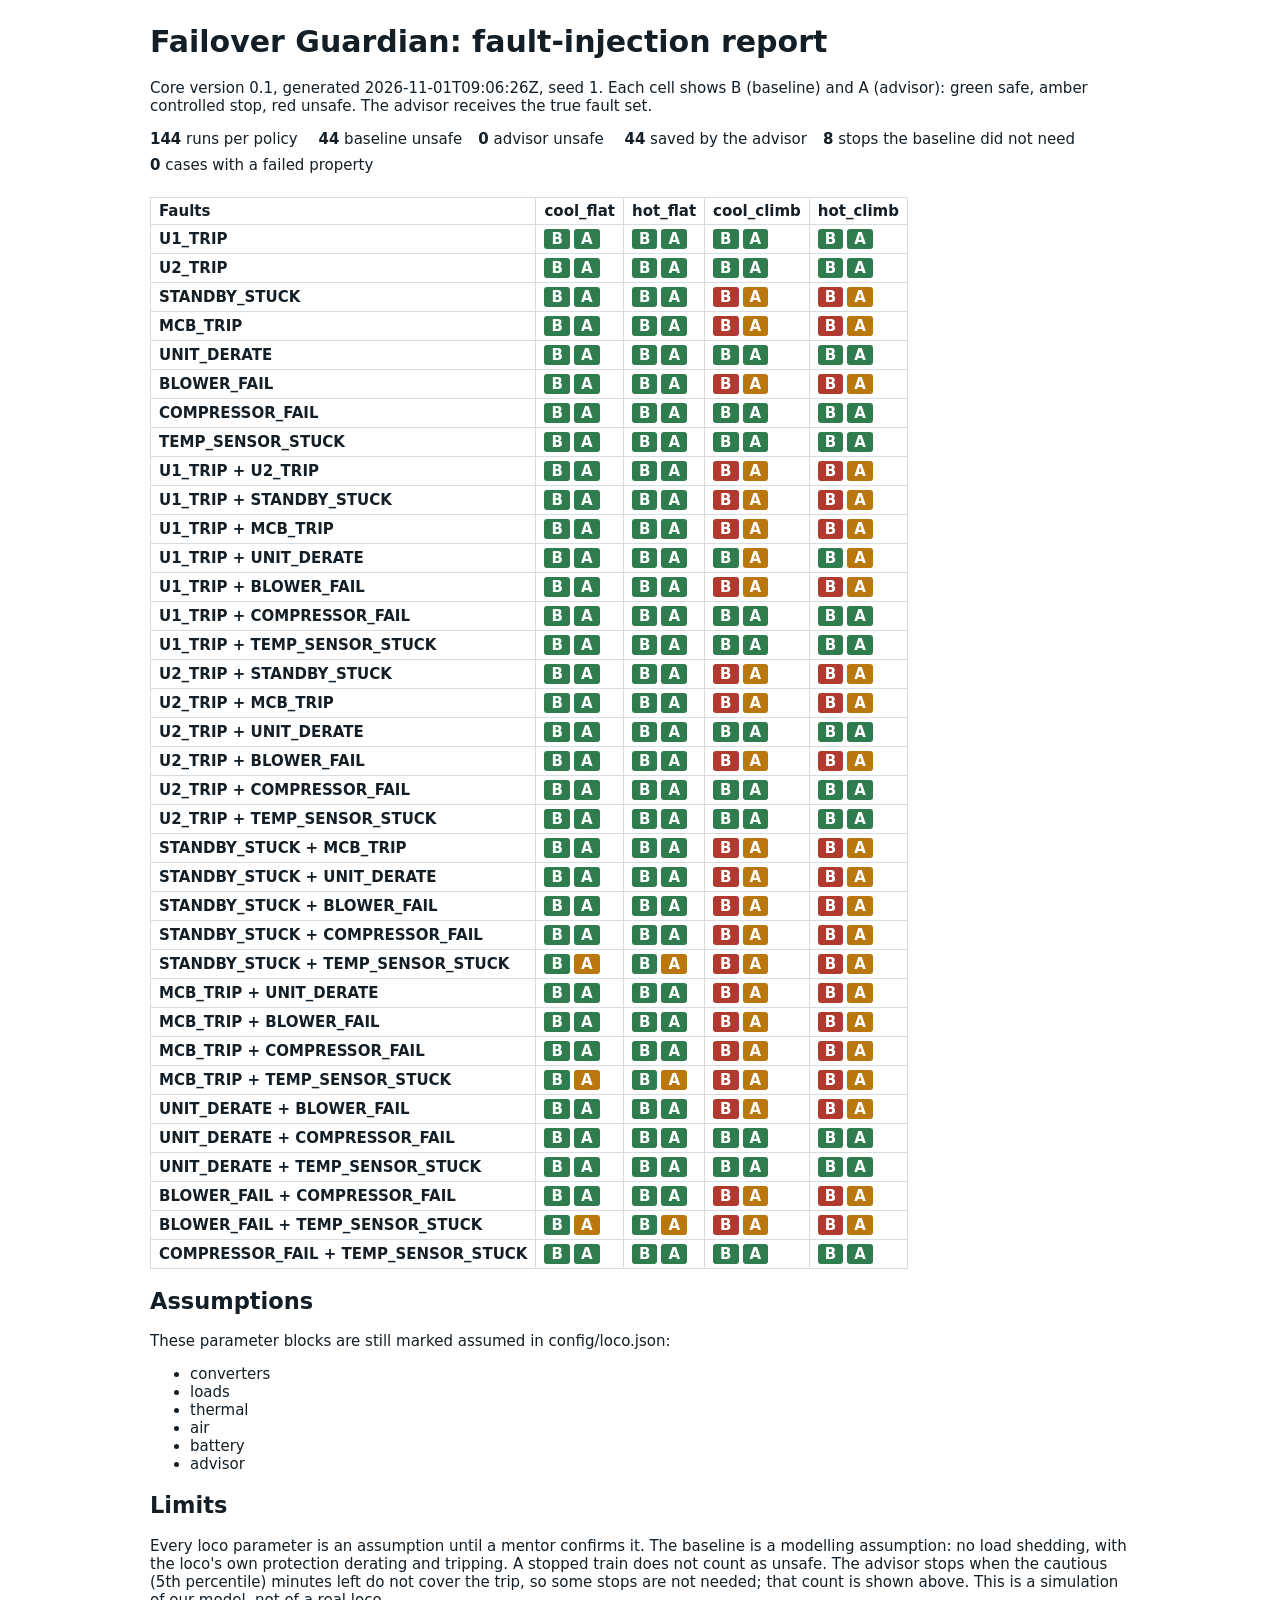
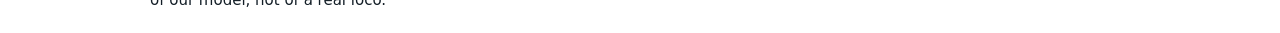
==== demo_outputs/report.html @ 0185c7ae "core: M2 fault-injection harness, coverage map data, report; retune ranges; sensor-flat check Co-Aut" ====
<!doctype html><meta charset="utf-8"><title>Failover Guardian test report</title>
<style>body{font:15px system-ui,sans-serif;max-width:980px;margin:24px auto;padding:0 16px;color:#131e27}
table{border-collapse:collapse}th,td{border:1px solid #d5dde2;padding:4px 8px;text-align:left}
.b{display:inline-block;color:#fff;font-weight:600;border-radius:3px;padding:1px 7px;margin-right:4px}
.tiles span{display:inline-block;margin:0 16px 8px 0}</style>
<h1>Failover Guardian: fault-injection report</h1>
<p>Core version 0.1, generated 2026-11-01T09:06:26Z, seed 1.
Each cell shows B (baseline) and A (advisor): green safe, amber controlled stop, red unsafe.
The advisor receives the true fault set.</p>
<p class="tiles"><span><b>144</b> runs per policy</span>
<span><b>44</b> baseline unsafe</span><span><b>0</b> advisor unsafe</span>
<span><b>44</b> saved by the advisor</span><span><b>8</b> stops the baseline did not need</span>
<span><b>0</b> cases with a failed property</span></p>
<table><tr><th>Faults</th><th>cool_flat</th><th>hot_flat</th><th>cool_climb</th><th>hot_climb</th></tr><tr><th>U1_TRIP</th><td><span class="b" style="background:#2f7d4f" title="baseline SAFE">B</span><span class="b" style="background:#2f7d4f" title="advisor SAFE (CONTINUE)">A</span></td><td><span class="b" style="background:#2f7d4f" title="baseline SAFE">B</span><span class="b" style="background:#2f7d4f" title="advisor SAFE (CONTINUE)">A</span></td><td><span class="b" style="background:#2f7d4f" title="baseline SAFE">B</span><span class="b" style="background:#2f7d4f" title="advisor SAFE (CONTINUE)">A</span></td><td><span class="b" style="background:#2f7d4f" title="baseline SAFE">B</span><span class="b" style="background:#2f7d4f" title="advisor SAFE (CONTINUE)">A</span></td></tr><tr><th>U2_TRIP</th><td><span class="b" style="background:#2f7d4f" title="baseline SAFE">B</span><span class="b" style="background:#2f7d4f" title="advisor SAFE (CONTINUE)">A</span></td><td><span class="b" style="background:#2f7d4f" title="baseline SAFE">B</span><span class="b" style="background:#2f7d4f" title="advisor SAFE (CONTINUE)">A</span></td><td><span class="b" style="background:#2f7d4f" title="baseline SAFE">B</span><span class="b" style="background:#2f7d4f" title="advisor SAFE (CONTINUE)">A</span></td><td><span class="b" style="background:#2f7d4f" title="baseline SAFE">B</span><span class="b" style="background:#2f7d4f" title="advisor SAFE (CONTINUE)">A</span></td></tr><tr><th>STANDBY_STUCK</th><td><span class="b" style="background:#2f7d4f" title="baseline SAFE">B</span><span class="b" style="background:#2f7d4f" title="advisor SAFE (CONTINUE)">A</span></td><td><span class="b" style="background:#2f7d4f" title="baseline SAFE">B</span><span class="b" style="background:#2f7d4f" title="advisor SAFE (STOP_AT_NEXT)">A</span></td><td><span class="b" style="background:#b03a2e" title="baseline UNSAFE">B</span><span class="b" style="background:#b9770e" title="advisor CONTROLLED_STOP (STOP_AT_NEXT)">A</span></td><td><span class="b" style="background:#b03a2e" title="baseline UNSAFE">B</span><span class="b" style="background:#b9770e" title="advisor CONTROLLED_STOP (STOP_AT_NEXT)">A</span></td></tr><tr><th>MCB_TRIP</th><td><span class="b" style="background:#2f7d4f" title="baseline SAFE">B</span><span class="b" style="background:#2f7d4f" title="advisor SAFE (CONTINUE)">A</span></td><td><span class="b" style="background:#2f7d4f" title="baseline SAFE">B</span><span class="b" style="background:#2f7d4f" title="advisor SAFE (STOP_AT_NEXT)">A</span></td><td><span class="b" style="background:#b03a2e" title="baseline UNSAFE">B</span><span class="b" style="background:#b9770e" title="advisor CONTROLLED_STOP (STOP_AT_NEXT)">A</span></td><td><span class="b" style="background:#b03a2e" title="baseline UNSAFE">B</span><span class="b" style="background:#b9770e" title="advisor CONTROLLED_STOP (STOP_AT_NEXT)">A</span></td></tr><tr><th>UNIT_DERATE</th><td><span class="b" style="background:#2f7d4f" title="baseline SAFE">B</span><span class="b" style="background:#2f7d4f" title="advisor SAFE (CONTINUE)">A</span></td><td><span class="b" style="background:#2f7d4f" title="baseline SAFE">B</span><span class="b" style="background:#2f7d4f" title="advisor SAFE (CONTINUE)">A</span></td><td><span class="b" style="background:#2f7d4f" title="baseline SAFE">B</span><span class="b" style="background:#2f7d4f" title="advisor SAFE (CONTINUE)">A</span></td><td><span class="b" style="background:#2f7d4f" title="baseline SAFE">B</span><span class="b" style="background:#2f7d4f" title="advisor SAFE (CONTINUE)">A</span></td></tr><tr><th>BLOWER_FAIL</th><td><span class="b" style="background:#2f7d4f" title="baseline SAFE">B</span><span class="b" style="background:#2f7d4f" title="advisor SAFE (CONTINUE)">A</span></td><td><span class="b" style="background:#2f7d4f" title="baseline SAFE">B</span><span class="b" style="background:#2f7d4f" title="advisor SAFE (STOP_AT_NEXT)">A</span></td><td><span class="b" style="background:#b03a2e" title="baseline UNSAFE">B</span><span class="b" style="background:#b9770e" title="advisor CONTROLLED_STOP (STOP_AT_NEXT)">A</span></td><td><span class="b" style="background:#b03a2e" title="baseline UNSAFE">B</span><span class="b" style="background:#b9770e" title="advisor CONTROLLED_STOP (STOP_AT_NEXT)">A</span></td></tr><tr><th>COMPRESSOR_FAIL</th><td><span class="b" style="background:#2f7d4f" title="baseline SAFE">B</span><span class="b" style="background:#2f7d4f" title="advisor SAFE (STOP_AT_NEXT)">A</span></td><td><span class="b" style="background:#2f7d4f" title="baseline SAFE">B</span><span class="b" style="background:#2f7d4f" title="advisor SAFE (STOP_AT_NEXT)">A</span></td><td><span class="b" style="background:#2f7d4f" title="baseline SAFE">B</span><span class="b" style="background:#2f7d4f" title="advisor SAFE (STOP_AT_NEXT)">A</span></td><td><span class="b" style="background:#2f7d4f" title="baseline SAFE">B</span><span class="b" style="background:#2f7d4f" title="advisor SAFE (STOP_AT_NEXT)">A</span></td></tr><tr><th>TEMP_SENSOR_STUCK</th><td><span class="b" style="background:#2f7d4f" title="baseline SAFE">B</span><span class="b" style="background:#2f7d4f" title="advisor SAFE (CONTINUE)">A</span></td><td><span class="b" style="background:#2f7d4f" title="baseline SAFE">B</span><span class="b" style="background:#2f7d4f" title="advisor SAFE (CONTINUE)">A</span></td><td><span class="b" style="background:#2f7d4f" title="baseline SAFE">B</span><span class="b" style="background:#2f7d4f" title="advisor SAFE (CONTINUE)">A</span></td><td><span class="b" style="background:#2f7d4f" title="baseline SAFE">B</span><span class="b" style="background:#2f7d4f" title="advisor SAFE (CONTINUE)">A</span></td></tr><tr><th>U1_TRIP + U2_TRIP</th><td><span class="b" style="background:#2f7d4f" title="baseline SAFE">B</span><span class="b" style="background:#2f7d4f" title="advisor SAFE (STOP_AT_NEXT)">A</span></td><td><span class="b" style="background:#2f7d4f" title="baseline SAFE">B</span><span class="b" style="background:#2f7d4f" title="advisor SAFE (STOP_AT_NEXT)">A</span></td><td><span class="b" style="background:#b03a2e" title="baseline UNSAFE">B</span><span class="b" style="background:#b9770e" title="advisor CONTROLLED_STOP (STOP_AT_NEXT)">A</span></td><td><span class="b" style="background:#b03a2e" title="baseline UNSAFE">B</span><span class="b" style="background:#b9770e" title="advisor CONTROLLED_STOP (STOP_AT_NEXT)">A</span></td></tr><tr><th>U1_TRIP + STANDBY_STUCK</th><td><span class="b" style="background:#2f7d4f" title="baseline SAFE">B</span><span class="b" style="background:#2f7d4f" title="advisor SAFE (CONTINUE)">A</span></td><td><span class="b" style="background:#2f7d4f" title="baseline SAFE">B</span><span class="b" style="background:#2f7d4f" title="advisor SAFE (STOP_AT_NEXT)">A</span></td><td><span class="b" style="background:#b03a2e" title="baseline UNSAFE">B</span><span class="b" style="background:#b9770e" title="advisor CONTROLLED_STOP (STOP_AT_NEXT)">A</span></td><td><span class="b" style="background:#b03a2e" title="baseline UNSAFE">B</span><span class="b" style="background:#b9770e" title="advisor CONTROLLED_STOP (STOP_AT_NEXT)">A</span></td></tr><tr><th>U1_TRIP + MCB_TRIP</th><td><span class="b" style="background:#2f7d4f" title="baseline SAFE">B</span><span class="b" style="background:#2f7d4f" title="advisor SAFE (CONTINUE)">A</span></td><td><span class="b" style="background:#2f7d4f" title="baseline SAFE">B</span><span class="b" style="background:#2f7d4f" title="advisor SAFE (STOP_AT_NEXT)">A</span></td><td><span class="b" style="background:#b03a2e" title="baseline UNSAFE">B</span><span class="b" style="background:#b9770e" title="advisor CONTROLLED_STOP (STOP_AT_NEXT)">A</span></td><td><span class="b" style="background:#b03a2e" title="baseline UNSAFE">B</span><span class="b" style="background:#b9770e" title="advisor CONTROLLED_STOP (STOP_AT_NEXT)">A</span></td></tr><tr><th>U1_TRIP + UNIT_DERATE</th><td><span class="b" style="background:#2f7d4f" title="baseline SAFE">B</span><span class="b" style="background:#2f7d4f" title="advisor SAFE (CONTINUE)">A</span></td><td><span class="b" style="background:#2f7d4f" title="baseline SAFE">B</span><span class="b" style="background:#2f7d4f" title="advisor SAFE (STOP_AT_NEXT)">A</span></td><td><span class="b" style="background:#2f7d4f" title="baseline SAFE">B</span><span class="b" style="background:#b9770e" title="advisor CONTROLLED_STOP (STOP_AT_NEXT)">A</span></td><td><span class="b" style="background:#2f7d4f" title="baseline SAFE">B</span><span class="b" style="background:#b9770e" title="advisor CONTROLLED_STOP (STOP_AT_NEXT)">A</span></td></tr><tr><th>U1_TRIP + BLOWER_FAIL</th><td><span class="b" style="background:#2f7d4f" title="baseline SAFE">B</span><span class="b" style="background:#2f7d4f" title="advisor SAFE (CONTINUE)">A</span></td><td><span class="b" style="background:#2f7d4f" title="baseline SAFE">B</span><span class="b" style="background:#2f7d4f" title="advisor SAFE (STOP_AT_NEXT)">A</span></td><td><span class="b" style="background:#b03a2e" title="baseline UNSAFE">B</span><span class="b" style="background:#b9770e" title="advisor CONTROLLED_STOP (STOP_AT_NEXT)">A</span></td><td><span class="b" style="background:#b03a2e" title="baseline UNSAFE">B</span><span class="b" style="background:#b9770e" title="advisor CONTROLLED_STOP (STOP_AT_NEXT)">A</span></td></tr><tr><th>U1_TRIP + COMPRESSOR_FAIL</th><td><span class="b" style="background:#2f7d4f" title="baseline SAFE">B</span><span class="b" style="background:#2f7d4f" title="advisor SAFE (STOP_AT_NEXT)">A</span></td><td><span class="b" style="background:#2f7d4f" title="baseline SAFE">B</span><span class="b" style="background:#2f7d4f" title="advisor SAFE (STOP_AT_NEXT)">A</span></td><td><span class="b" style="background:#2f7d4f" title="baseline SAFE">B</span><span class="b" style="background:#2f7d4f" title="advisor SAFE (STOP_AT_NEXT)">A</span></td><td><span class="b" style="background:#2f7d4f" title="baseline SAFE">B</span><span class="b" style="background:#2f7d4f" title="advisor SAFE (STOP_AT_NEXT)">A</span></td></tr><tr><th>U1_TRIP + TEMP_SENSOR_STUCK</th><td><span class="b" style="background:#2f7d4f" title="baseline SAFE">B</span><span class="b" style="background:#2f7d4f" title="advisor SAFE (CONTINUE)">A</span></td><td><span class="b" style="background:#2f7d4f" title="baseline SAFE">B</span><span class="b" style="background:#2f7d4f" title="advisor SAFE (CONTINUE)">A</span></td><td><span class="b" style="background:#2f7d4f" title="baseline SAFE">B</span><span class="b" style="background:#2f7d4f" title="advisor SAFE (CONTINUE)">A</span></td><td><span class="b" style="background:#2f7d4f" title="baseline SAFE">B</span><span class="b" style="background:#2f7d4f" title="advisor SAFE (CONTINUE)">A</span></td></tr><tr><th>U2_TRIP + STANDBY_STUCK</th><td><span class="b" style="background:#2f7d4f" title="baseline SAFE">B</span><span class="b" style="background:#2f7d4f" title="advisor SAFE (STOP_AT_NEXT)">A</span></td><td><span class="b" style="background:#2f7d4f" title="baseline SAFE">B</span><span class="b" style="background:#2f7d4f" title="advisor SAFE (STOP_AT_NEXT)">A</span></td><td><span class="b" style="background:#b03a2e" title="baseline UNSAFE">B</span><span class="b" style="background:#b9770e" title="advisor CONTROLLED_STOP (STOP_AT_NEXT)">A</span></td><td><span class="b" style="background:#b03a2e" title="baseline UNSAFE">B</span><span class="b" style="background:#b9770e" title="advisor CONTROLLED_STOP (STOP_AT_NEXT)">A</span></td></tr><tr><th>U2_TRIP + MCB_TRIP</th><td><span class="b" style="background:#2f7d4f" title="baseline SAFE">B</span><span class="b" style="background:#2f7d4f" title="advisor SAFE (STOP_AT_NEXT)">A</span></td><td><span class="b" style="background:#2f7d4f" title="baseline SAFE">B</span><span class="b" style="background:#2f7d4f" title="advisor SAFE (STOP_AT_NEXT)">A</span></td><td><span class="b" style="background:#b03a2e" title="baseline UNSAFE">B</span><span class="b" style="background:#b9770e" title="advisor CONTROLLED_STOP (STOP_AT_NEXT)">A</span></td><td><span class="b" style="background:#b03a2e" title="baseline UNSAFE">B</span><span class="b" style="background:#b9770e" title="advisor CONTROLLED_STOP (STOP_AT_NEXT)">A</span></td></tr><tr><th>U2_TRIP + UNIT_DERATE</th><td><span class="b" style="background:#2f7d4f" title="baseline SAFE">B</span><span class="b" style="background:#2f7d4f" title="advisor SAFE (CONTINUE)">A</span></td><td><span class="b" style="background:#2f7d4f" title="baseline SAFE">B</span><span class="b" style="background:#2f7d4f" title="advisor SAFE (CONTINUE)">A</span></td><td><span class="b" style="background:#2f7d4f" title="baseline SAFE">B</span><span class="b" style="background:#2f7d4f" title="advisor SAFE (CONTINUE)">A</span></td><td><span class="b" style="background:#2f7d4f" title="baseline SAFE">B</span><span class="b" style="background:#2f7d4f" title="advisor SAFE (CONTINUE)">A</span></td></tr><tr><th>U2_TRIP + BLOWER_FAIL</th><td><span class="b" style="background:#2f7d4f" title="baseline SAFE">B</span><span class="b" style="background:#2f7d4f" title="advisor SAFE (CONTINUE)">A</span></td><td><span class="b" style="background:#2f7d4f" title="baseline SAFE">B</span><span class="b" style="background:#2f7d4f" title="advisor SAFE (STOP_AT_NEXT)">A</span></td><td><span class="b" style="background:#b03a2e" title="baseline UNSAFE">B</span><span class="b" style="background:#b9770e" title="advisor CONTROLLED_STOP (STOP_AT_NEXT)">A</span></td><td><span class="b" style="background:#b03a2e" title="baseline UNSAFE">B</span><span class="b" style="background:#b9770e" title="advisor CONTROLLED_STOP (STOP_AT_NEXT)">A</span></td></tr><tr><th>U2_TRIP + COMPRESSOR_FAIL</th><td><span class="b" style="background:#2f7d4f" title="baseline SAFE">B</span><span class="b" style="background:#2f7d4f" title="advisor SAFE (STOP_AT_NEXT)">A</span></td><td><span class="b" style="background:#2f7d4f" title="baseline SAFE">B</span><span class="b" style="background:#2f7d4f" title="advisor SAFE (STOP_AT_NEXT)">A</span></td><td><span class="b" style="background:#2f7d4f" title="baseline SAFE">B</span><span class="b" style="background:#2f7d4f" title="advisor SAFE (STOP_AT_NEXT)">A</span></td><td><span class="b" style="background:#2f7d4f" title="baseline SAFE">B</span><span class="b" style="background:#2f7d4f" title="advisor SAFE (STOP_AT_NEXT)">A</span></td></tr><tr><th>U2_TRIP + TEMP_SENSOR_STUCK</th><td><span class="b" style="background:#2f7d4f" title="baseline SAFE">B</span><span class="b" style="background:#2f7d4f" title="advisor SAFE (CONTINUE)">A</span></td><td><span class="b" style="background:#2f7d4f" title="baseline SAFE">B</span><span class="b" style="background:#2f7d4f" title="advisor SAFE (CONTINUE)">A</span></td><td><span class="b" style="background:#2f7d4f" title="baseline SAFE">B</span><span class="b" style="background:#2f7d4f" title="advisor SAFE (CONTINUE)">A</span></td><td><span class="b" style="background:#2f7d4f" title="baseline SAFE">B</span><span class="b" style="background:#2f7d4f" title="advisor SAFE (CONTINUE)">A</span></td></tr><tr><th>STANDBY_STUCK + MCB_TRIP</th><td><span class="b" style="background:#2f7d4f" title="baseline SAFE">B</span><span class="b" style="background:#2f7d4f" title="advisor SAFE (CONTINUE)">A</span></td><td><span class="b" style="background:#2f7d4f" title="baseline SAFE">B</span><span class="b" style="background:#2f7d4f" title="advisor SAFE (STOP_AT_NEXT)">A</span></td><td><span class="b" style="background:#b03a2e" title="baseline UNSAFE">B</span><span class="b" style="background:#b9770e" title="advisor CONTROLLED_STOP (STOP_AT_NEXT)">A</span></td><td><span class="b" style="background:#b03a2e" title="baseline UNSAFE">B</span><span class="b" style="background:#b9770e" title="advisor CONTROLLED_STOP (STOP_AT_NEXT)">A</span></td></tr><tr><th>STANDBY_STUCK + UNIT_DERATE</th><td><span class="b" style="background:#2f7d4f" title="baseline SAFE">B</span><span class="b" style="background:#2f7d4f" title="advisor SAFE (CONTINUE)">A</span></td><td><span class="b" style="background:#2f7d4f" title="baseline SAFE">B</span><span class="b" style="background:#2f7d4f" title="advisor SAFE (STOP_AT_NEXT)">A</span></td><td><span class="b" style="background:#b03a2e" title="baseline UNSAFE">B</span><span class="b" style="background:#b9770e" title="advisor CONTROLLED_STOP (STOP_AT_NEXT)">A</span></td><td><span class="b" style="background:#b03a2e" title="baseline UNSAFE">B</span><span class="b" style="background:#b9770e" title="advisor CONTROLLED_STOP (STOP_AT_NEXT)">A</span></td></tr><tr><th>STANDBY_STUCK + BLOWER_FAIL</th><td><span class="b" style="background:#2f7d4f" title="baseline SAFE">B</span><span class="b" style="background:#2f7d4f" title="advisor SAFE (CONTINUE)">A</span></td><td><span class="b" style="background:#2f7d4f" title="baseline SAFE">B</span><span class="b" style="background:#2f7d4f" title="advisor SAFE (STOP_AT_NEXT)">A</span></td><td><span class="b" style="background:#b03a2e" title="baseline UNSAFE">B</span><span class="b" style="background:#b9770e" title="advisor CONTROLLED_STOP (STOP_AT_NEXT)">A</span></td><td><span class="b" style="background:#b03a2e" title="baseline UNSAFE">B</span><span class="b" style="background:#b9770e" title="advisor CONTROLLED_STOP (STOP_AT_NEXT)">A</span></td></tr><tr><th>STANDBY_STUCK + COMPRESSOR_FAIL</th><td><span class="b" style="background:#2f7d4f" title="baseline SAFE">B</span><span class="b" style="background:#2f7d4f" title="advisor SAFE (STOP_AT_NEXT)">A</span></td><td><span class="b" style="background:#2f7d4f" title="baseline SAFE">B</span><span class="b" style="background:#2f7d4f" title="advisor SAFE (STOP_AT_NEXT)">A</span></td><td><span class="b" style="background:#b03a2e" title="baseline UNSAFE">B</span><span class="b" style="background:#b9770e" title="advisor CONTROLLED_STOP (STOP_AT_NEXT)">A</span></td><td><span class="b" style="background:#b03a2e" title="baseline UNSAFE">B</span><span class="b" style="background:#b9770e" title="advisor CONTROLLED_STOP (STOP_AT_NEXT)">A</span></td></tr><tr><th>STANDBY_STUCK + TEMP_SENSOR_STUCK</th><td><span class="b" style="background:#2f7d4f" title="baseline SAFE">B</span><span class="b" style="background:#b9770e" title="advisor CONTROLLED_STOP (STOP_NOW)">A</span></td><td><span class="b" style="background:#2f7d4f" title="baseline SAFE">B</span><span class="b" style="background:#b9770e" title="advisor CONTROLLED_STOP (STOP_NOW)">A</span></td><td><span class="b" style="background:#b03a2e" title="baseline UNSAFE">B</span><span class="b" style="background:#b9770e" title="advisor CONTROLLED_STOP (STOP_NOW)">A</span></td><td><span class="b" style="background:#b03a2e" title="baseline UNSAFE">B</span><span class="b" style="background:#b9770e" title="advisor CONTROLLED_STOP (STOP_NOW)">A</span></td></tr><tr><th>MCB_TRIP + UNIT_DERATE</th><td><span class="b" style="background:#2f7d4f" title="baseline SAFE">B</span><span class="b" style="background:#2f7d4f" title="advisor SAFE (CONTINUE)">A</span></td><td><span class="b" style="background:#2f7d4f" title="baseline SAFE">B</span><span class="b" style="background:#2f7d4f" title="advisor SAFE (STOP_AT_NEXT)">A</span></td><td><span class="b" style="background:#b03a2e" title="baseline UNSAFE">B</span><span class="b" style="background:#b9770e" title="advisor CONTROLLED_STOP (STOP_AT_NEXT)">A</span></td><td><span class="b" style="background:#b03a2e" title="baseline UNSAFE">B</span><span class="b" style="background:#b9770e" title="advisor CONTROLLED_STOP (STOP_AT_NEXT)">A</span></td></tr><tr><th>MCB_TRIP + BLOWER_FAIL</th><td><span class="b" style="background:#2f7d4f" title="baseline SAFE">B</span><span class="b" style="background:#2f7d4f" title="advisor SAFE (CONTINUE)">A</span></td><td><span class="b" style="background:#2f7d4f" title="baseline SAFE">B</span><span class="b" style="background:#2f7d4f" title="advisor SAFE (STOP_AT_NEXT)">A</span></td><td><span class="b" style="background:#b03a2e" title="baseline UNSAFE">B</span><span class="b" style="background:#b9770e" title="advisor CONTROLLED_STOP (STOP_AT_NEXT)">A</span></td><td><span class="b" style="background:#b03a2e" title="baseline UNSAFE">B</span><span class="b" style="background:#b9770e" title="advisor CONTROLLED_STOP (STOP_AT_NEXT)">A</span></td></tr><tr><th>MCB_TRIP + COMPRESSOR_FAIL</th><td><span class="b" style="background:#2f7d4f" title="baseline SAFE">B</span><span class="b" style="background:#2f7d4f" title="advisor SAFE (STOP_AT_NEXT)">A</span></td><td><span class="b" style="background:#2f7d4f" title="baseline SAFE">B</span><span class="b" style="background:#2f7d4f" title="advisor SAFE (STOP_AT_NEXT)">A</span></td><td><span class="b" style="background:#b03a2e" title="baseline UNSAFE">B</span><span class="b" style="background:#b9770e" title="advisor CONTROLLED_STOP (STOP_AT_NEXT)">A</span></td><td><span class="b" style="background:#b03a2e" title="baseline UNSAFE">B</span><span class="b" style="background:#b9770e" title="advisor CONTROLLED_STOP (STOP_AT_NEXT)">A</span></td></tr><tr><th>MCB_TRIP + TEMP_SENSOR_STUCK</th><td><span class="b" style="background:#2f7d4f" title="baseline SAFE">B</span><span class="b" style="background:#b9770e" title="advisor CONTROLLED_STOP (STOP_NOW)">A</span></td><td><span class="b" style="background:#2f7d4f" title="baseline SAFE">B</span><span class="b" style="background:#b9770e" title="advisor CONTROLLED_STOP (STOP_NOW)">A</span></td><td><span class="b" style="background:#b03a2e" title="baseline UNSAFE">B</span><span class="b" style="background:#b9770e" title="advisor CONTROLLED_STOP (STOP_NOW)">A</span></td><td><span class="b" style="background:#b03a2e" title="baseline UNSAFE">B</span><span class="b" style="background:#b9770e" title="advisor CONTROLLED_STOP (STOP_NOW)">A</span></td></tr><tr><th>UNIT_DERATE + BLOWER_FAIL</th><td><span class="b" style="background:#2f7d4f" title="baseline SAFE">B</span><span class="b" style="background:#2f7d4f" title="advisor SAFE (CONTINUE)">A</span></td><td><span class="b" style="background:#2f7d4f" title="baseline SAFE">B</span><span class="b" style="background:#2f7d4f" title="advisor SAFE (STOP_AT_NEXT)">A</span></td><td><span class="b" style="background:#b03a2e" title="baseline UNSAFE">B</span><span class="b" style="background:#b9770e" title="advisor CONTROLLED_STOP (STOP_AT_NEXT)">A</span></td><td><span class="b" style="background:#b03a2e" title="baseline UNSAFE">B</span><span class="b" style="background:#b9770e" title="advisor CONTROLLED_STOP (STOP_AT_NEXT)">A</span></td></tr><tr><th>UNIT_DERATE + COMPRESSOR_FAIL</th><td><span class="b" style="background:#2f7d4f" title="baseline SAFE">B</span><span class="b" style="background:#2f7d4f" title="advisor SAFE (STOP_AT_NEXT)">A</span></td><td><span class="b" style="background:#2f7d4f" title="baseline SAFE">B</span><span class="b" style="background:#2f7d4f" title="advisor SAFE (STOP_AT_NEXT)">A</span></td><td><span class="b" style="background:#2f7d4f" title="baseline SAFE">B</span><span class="b" style="background:#2f7d4f" title="advisor SAFE (STOP_AT_NEXT)">A</span></td><td><span class="b" style="background:#2f7d4f" title="baseline SAFE">B</span><span class="b" style="background:#2f7d4f" title="advisor SAFE (STOP_AT_NEXT)">A</span></td></tr><tr><th>UNIT_DERATE + TEMP_SENSOR_STUCK</th><td><span class="b" style="background:#2f7d4f" title="baseline SAFE">B</span><span class="b" style="background:#2f7d4f" title="advisor SAFE (CONTINUE)">A</span></td><td><span class="b" style="background:#2f7d4f" title="baseline SAFE">B</span><span class="b" style="background:#2f7d4f" title="advisor SAFE (CONTINUE)">A</span></td><td><span class="b" style="background:#2f7d4f" title="baseline SAFE">B</span><span class="b" style="background:#2f7d4f" title="advisor SAFE (CONTINUE)">A</span></td><td><span class="b" style="background:#2f7d4f" title="baseline SAFE">B</span><span class="b" style="background:#2f7d4f" title="advisor SAFE (CONTINUE)">A</span></td></tr><tr><th>BLOWER_FAIL + COMPRESSOR_FAIL</th><td><span class="b" style="background:#2f7d4f" title="baseline SAFE">B</span><span class="b" style="background:#2f7d4f" title="advisor SAFE (STOP_AT_NEXT)">A</span></td><td><span class="b" style="background:#2f7d4f" title="baseline SAFE">B</span><span class="b" style="background:#2f7d4f" title="advisor SAFE (STOP_AT_NEXT)">A</span></td><td><span class="b" style="background:#b03a2e" title="baseline UNSAFE">B</span><span class="b" style="background:#b9770e" title="advisor CONTROLLED_STOP (STOP_AT_NEXT)">A</span></td><td><span class="b" style="background:#b03a2e" title="baseline UNSAFE">B</span><span class="b" style="background:#b9770e" title="advisor CONTROLLED_STOP (STOP_AT_NEXT)">A</span></td></tr><tr><th>BLOWER_FAIL + TEMP_SENSOR_STUCK</th><td><span class="b" style="background:#2f7d4f" title="baseline SAFE">B</span><span class="b" style="background:#b9770e" title="advisor CONTROLLED_STOP (STOP_NOW)">A</span></td><td><span class="b" style="background:#2f7d4f" title="baseline SAFE">B</span><span class="b" style="background:#b9770e" title="advisor CONTROLLED_STOP (STOP_NOW)">A</span></td><td><span class="b" style="background:#b03a2e" title="baseline UNSAFE">B</span><span class="b" style="background:#b9770e" title="advisor CONTROLLED_STOP (STOP_NOW)">A</span></td><td><span class="b" style="background:#b03a2e" title="baseline UNSAFE">B</span><span class="b" style="background:#b9770e" title="advisor CONTROLLED_STOP (STOP_NOW)">A</span></td></tr><tr><th>COMPRESSOR_FAIL + TEMP_SENSOR_STUCK</th><td><span class="b" style="background:#2f7d4f" title="baseline SAFE">B</span><span class="b" style="background:#2f7d4f" title="advisor SAFE (STOP_AT_NEXT)">A</span></td><td><span class="b" style="background:#2f7d4f" title="baseline SAFE">B</span><span class="b" style="background:#2f7d4f" title="advisor SAFE (STOP_AT_NEXT)">A</span></td><td><span class="b" style="background:#2f7d4f" title="baseline SAFE">B</span><span class="b" style="background:#2f7d4f" title="advisor SAFE (STOP_AT_NEXT)">A</span></td><td><span class="b" style="background:#2f7d4f" title="baseline SAFE">B</span><span class="b" style="background:#2f7d4f" title="advisor SAFE (STOP_AT_NEXT)">A</span></td></tr></table>
<h2>Assumptions</h2><p>These parameter blocks are still marked assumed in config/loco.json:</p><ul><li>converters</li><li>loads</li><li>thermal</li><li>air</li><li>battery</li><li>advisor</li></ul>
<h2>Limits</h2><p>Every loco parameter is an assumption until a mentor confirms it. The baseline is a modelling assumption:
no load shedding, with the loco's own protection derating and tripping. A stopped train does not count as unsafe.
The advisor stops when the cautious (5th percentile) minutes left do not cover the trip, so some stops are
not needed; that count is shown above. This is a simulation of our model, not of a real loco.</p>
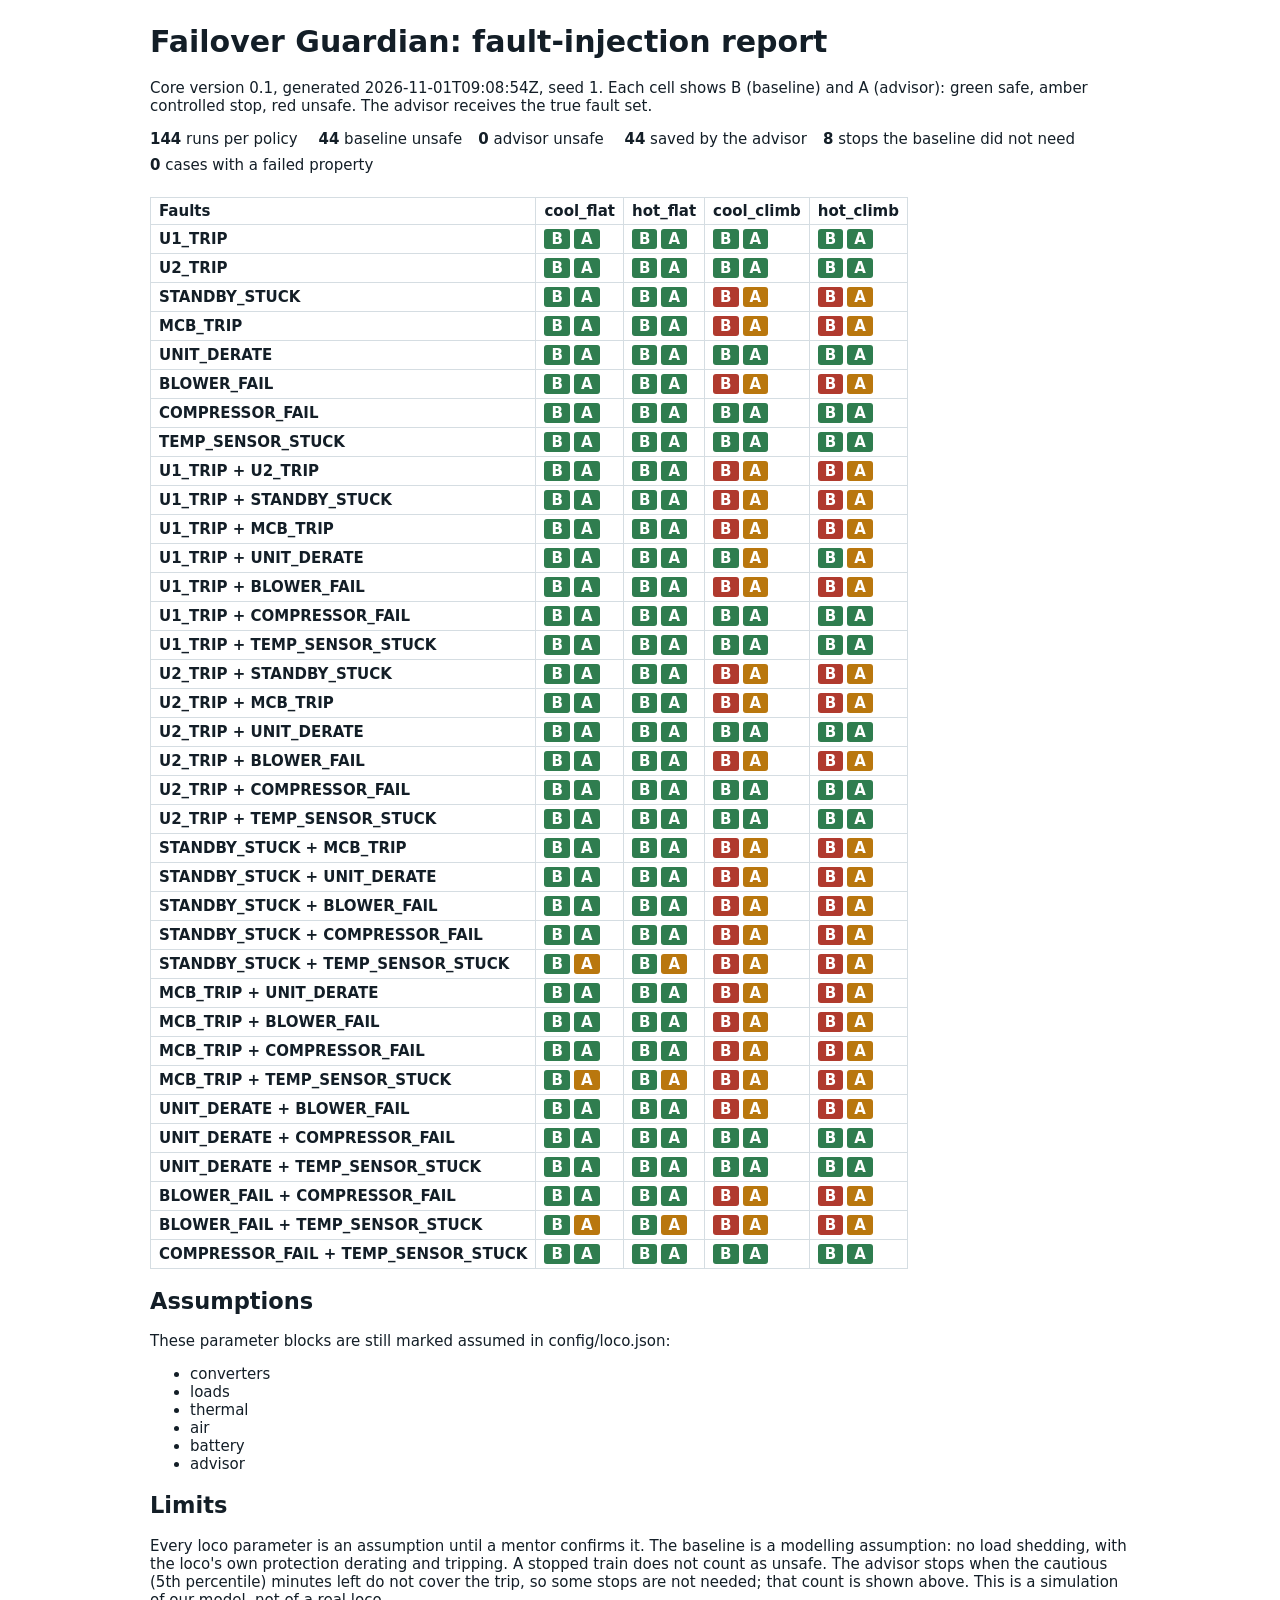
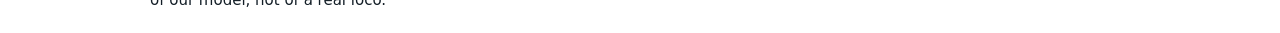
==== commit 09395713: "core: M3 sensitivity output, contract row, docs Co-Authored-By: Claude Sonnet 5.5 <noreply@anthropic" ====
--- a/demo_outputs/report.html
+++ b/demo_outputs/report.html
@@ -4,7 +4,7 @@
 .b{display:inline-block;color:#fff;font-weight:600;border-radius:3px;padding:1px 7px;margin-right:4px}
 .tiles span{display:inline-block;margin:0 16px 8px 0}</style>
 <h1>Failover Guardian: fault-injection report</h1>
-<p>Core version 0.1, generated 2026-11-01T09:06:26Z, seed 1.
+<p>Core version 0.1, generated 2026-11-01T09:08:54Z, seed 1.
 Each cell shows B (baseline) and A (advisor): green safe, amber controlled stop, red unsafe.
 The advisor receives the true fault set.</p>
 <p class="tiles"><span><b>144</b> runs per policy</span>
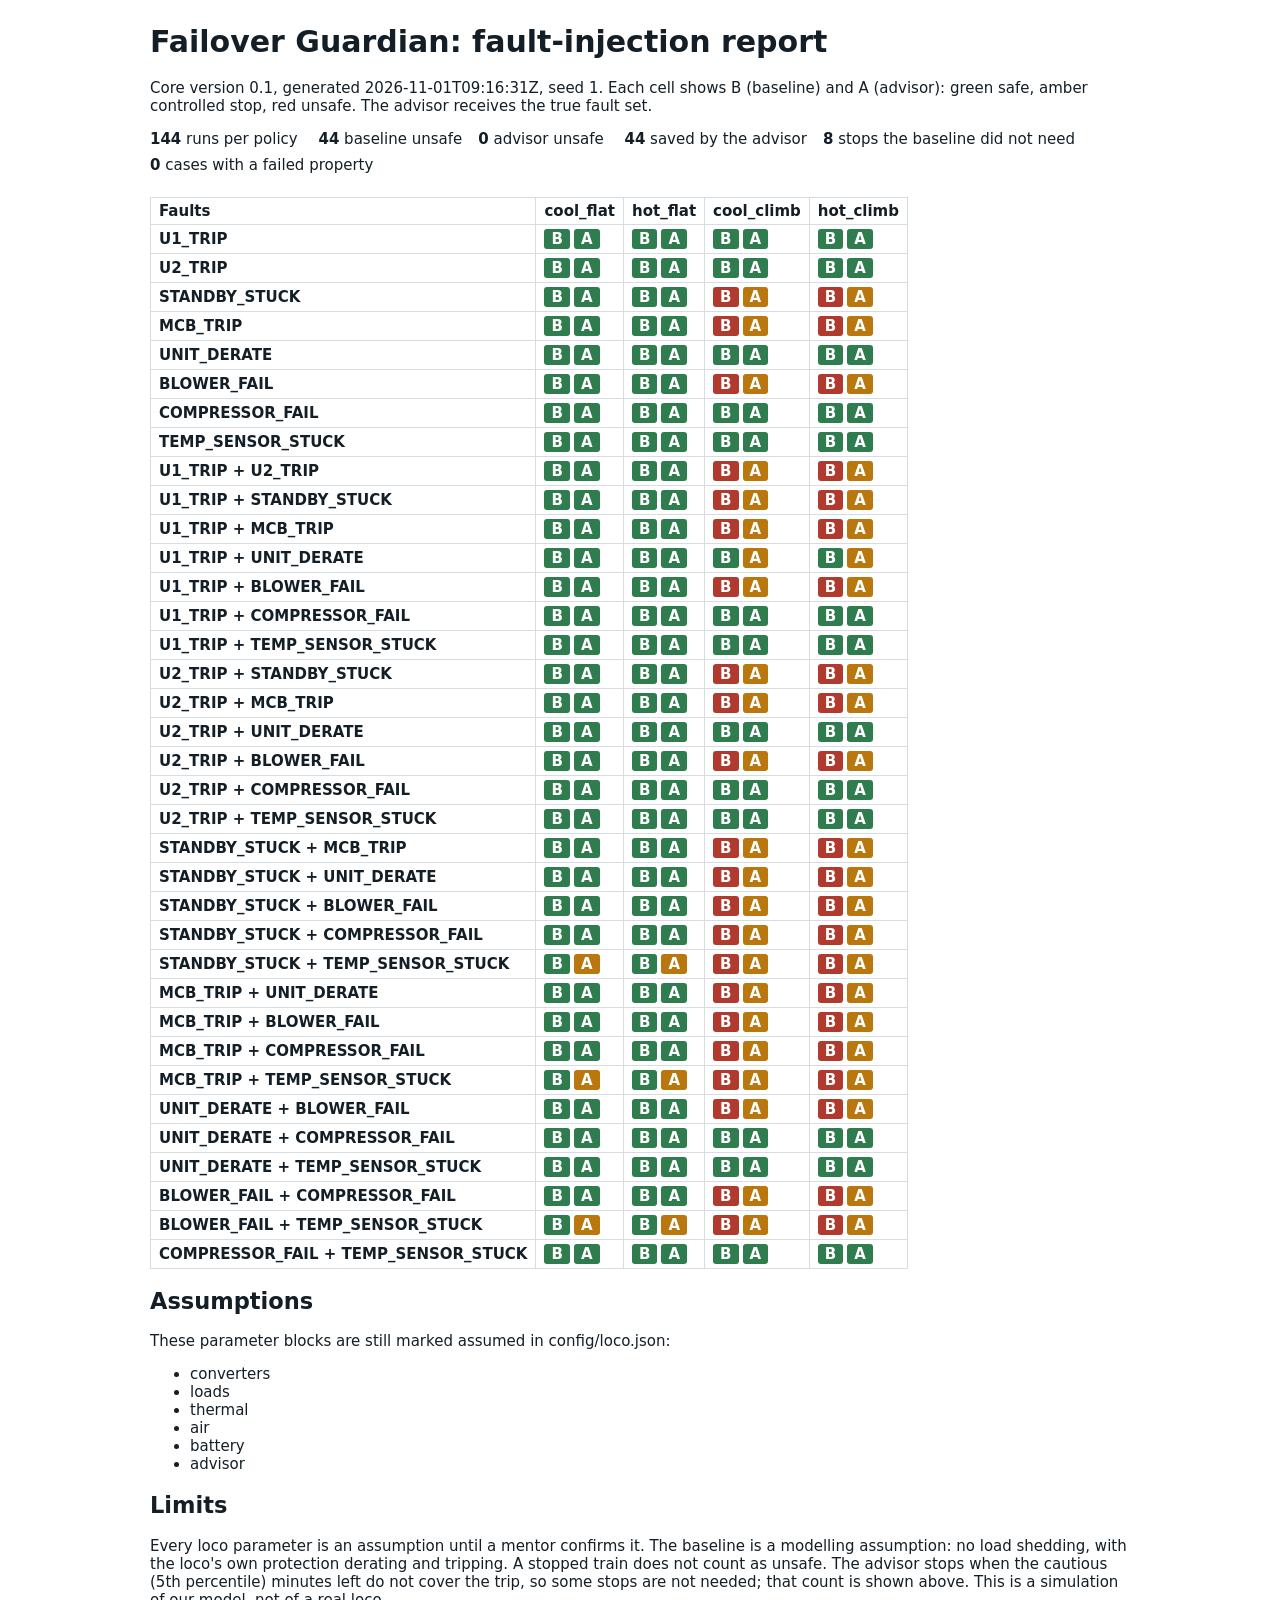
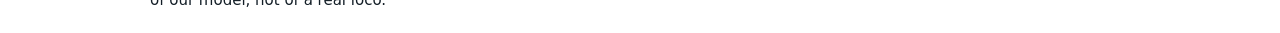
==== commit f6acedb2: "core: sourced brake-air leak range, public answers note, 3-phase gap documented Co-Authored-By: Clau" ====
--- a/demo_outputs/report.html
+++ b/demo_outputs/report.html
@@ -4,14 +4,14 @@
 .b{display:inline-block;color:#fff;font-weight:600;border-radius:3px;padding:1px 7px;margin-right:4px}
 .tiles span{display:inline-block;margin:0 16px 8px 0}</style>
 <h1>Failover Guardian: fault-injection report</h1>
-<p>Core version 0.1, generated 2026-11-01T09:08:54Z, seed 1.
+<p>Core version 0.1, generated 2026-11-01T09:16:31Z, seed 1.
 Each cell shows B (baseline) and A (advisor): green safe, amber controlled stop, red unsafe.
 The advisor receives the true fault set.</p>
 <p class="tiles"><span><b>144</b> runs per policy</span>
 <span><b>44</b> baseline unsafe</span><span><b>0</b> advisor unsafe</span>
 <span><b>44</b> saved by the advisor</span><span><b>8</b> stops the baseline did not need</span>
 <span><b>0</b> cases with a failed property</span></p>
-<table><tr><th>Faults</th><th>cool_flat</th><th>hot_flat</th><th>cool_climb</th><th>hot_climb</th></tr><tr><th>U1_TRIP</th><td><span class="b" style="background:#2f7d4f" title="baseline SAFE">B</span><span class="b" style="background:#2f7d4f" title="advisor SAFE (CONTINUE)">A</span></td><td><span class="b" style="background:#2f7d4f" title="baseline SAFE">B</span><span class="b" style="background:#2f7d4f" title="advisor SAFE (CONTINUE)">A</span></td><td><span class="b" style="background:#2f7d4f" title="baseline SAFE">B</span><span class="b" style="background:#2f7d4f" title="advisor SAFE (CONTINUE)">A</span></td><td><span class="b" style="background:#2f7d4f" title="baseline SAFE">B</span><span class="b" style="background:#2f7d4f" title="advisor SAFE (CONTINUE)">A</span></td></tr><tr><th>U2_TRIP</th><td><span class="b" style="background:#2f7d4f" title="baseline SAFE">B</span><span class="b" style="background:#2f7d4f" title="advisor SAFE (CONTINUE)">A</span></td><td><span class="b" style="background:#2f7d4f" title="baseline SAFE">B</span><span class="b" style="background:#2f7d4f" title="advisor SAFE (CONTINUE)">A</span></td><td><span class="b" style="background:#2f7d4f" title="baseline SAFE">B</span><span class="b" style="background:#2f7d4f" title="advisor SAFE (CONTINUE)">A</span></td><td><span class="b" style="background:#2f7d4f" title="baseline SAFE">B</span><span class="b" style="background:#2f7d4f" title="advisor SAFE (CONTINUE)">A</span></td></tr><tr><th>STANDBY_STUCK</th><td><span class="b" style="background:#2f7d4f" title="baseline SAFE">B</span><span class="b" style="background:#2f7d4f" title="advisor SAFE (CONTINUE)">A</span></td><td><span class="b" style="background:#2f7d4f" title="baseline SAFE">B</span><span class="b" style="background:#2f7d4f" title="advisor SAFE (STOP_AT_NEXT)">A</span></td><td><span class="b" style="background:#b03a2e" title="baseline UNSAFE">B</span><span class="b" style="background:#b9770e" title="advisor CONTROLLED_STOP (STOP_AT_NEXT)">A</span></td><td><span class="b" style="background:#b03a2e" title="baseline UNSAFE">B</span><span class="b" style="background:#b9770e" title="advisor CONTROLLED_STOP (STOP_AT_NEXT)">A</span></td></tr><tr><th>MCB_TRIP</th><td><span class="b" style="background:#2f7d4f" title="baseline SAFE">B</span><span class="b" style="background:#2f7d4f" title="advisor SAFE (CONTINUE)">A</span></td><td><span class="b" style="background:#2f7d4f" title="baseline SAFE">B</span><span class="b" style="background:#2f7d4f" title="advisor SAFE (STOP_AT_NEXT)">A</span></td><td><span class="b" style="background:#b03a2e" title="baseline UNSAFE">B</span><span class="b" style="background:#b9770e" title="advisor CONTROLLED_STOP (STOP_AT_NEXT)">A</span></td><td><span class="b" style="background:#b03a2e" title="baseline UNSAFE">B</span><span class="b" style="background:#b9770e" title="advisor CONTROLLED_STOP (STOP_AT_NEXT)">A</span></td></tr><tr><th>UNIT_DERATE</th><td><span class="b" style="background:#2f7d4f" title="baseline SAFE">B</span><span class="b" style="background:#2f7d4f" title="advisor SAFE (CONTINUE)">A</span></td><td><span class="b" style="background:#2f7d4f" title="baseline SAFE">B</span><span class="b" style="background:#2f7d4f" title="advisor SAFE (CONTINUE)">A</span></td><td><span class="b" style="background:#2f7d4f" title="baseline SAFE">B</span><span class="b" style="background:#2f7d4f" title="advisor SAFE (CONTINUE)">A</span></td><td><span class="b" style="background:#2f7d4f" title="baseline SAFE">B</span><span class="b" style="background:#2f7d4f" title="advisor SAFE (CONTINUE)">A</span></td></tr><tr><th>BLOWER_FAIL</th><td><span class="b" style="background:#2f7d4f" title="baseline SAFE">B</span><span class="b" style="background:#2f7d4f" title="advisor SAFE (CONTINUE)">A</span></td><td><span class="b" style="background:#2f7d4f" title="baseline SAFE">B</span><span class="b" style="background:#2f7d4f" title="advisor SAFE (STOP_AT_NEXT)">A</span></td><td><span class="b" style="background:#b03a2e" title="baseline UNSAFE">B</span><span class="b" style="background:#b9770e" title="advisor CONTROLLED_STOP (STOP_AT_NEXT)">A</span></td><td><span class="b" style="background:#b03a2e" title="baseline UNSAFE">B</span><span class="b" style="background:#b9770e" title="advisor CONTROLLED_STOP (STOP_AT_NEXT)">A</span></td></tr><tr><th>COMPRESSOR_FAIL</th><td><span class="b" style="background:#2f7d4f" title="baseline SAFE">B</span><span class="b" style="background:#2f7d4f" title="advisor SAFE (STOP_AT_NEXT)">A</span></td><td><span class="b" style="background:#2f7d4f" title="baseline SAFE">B</span><span class="b" style="background:#2f7d4f" title="advisor SAFE (STOP_AT_NEXT)">A</span></td><td><span class="b" style="background:#2f7d4f" title="baseline SAFE">B</span><span class="b" style="background:#2f7d4f" title="advisor SAFE (STOP_AT_NEXT)">A</span></td><td><span class="b" style="background:#2f7d4f" title="baseline SAFE">B</span><span class="b" style="background:#2f7d4f" title="advisor SAFE (STOP_AT_NEXT)">A</span></td></tr><tr><th>TEMP_SENSOR_STUCK</th><td><span class="b" style="background:#2f7d4f" title="baseline SAFE">B</span><span class="b" style="background:#2f7d4f" title="advisor SAFE (CONTINUE)">A</span></td><td><span class="b" style="background:#2f7d4f" title="baseline SAFE">B</span><span class="b" style="background:#2f7d4f" title="advisor SAFE (CONTINUE)">A</span></td><td><span class="b" style="background:#2f7d4f" title="baseline SAFE">B</span><span class="b" style="background:#2f7d4f" title="advisor SAFE (CONTINUE)">A</span></td><td><span class="b" style="background:#2f7d4f" title="baseline SAFE">B</span><span class="b" style="background:#2f7d4f" title="advisor SAFE (CONTINUE)">A</span></td></tr><tr><th>U1_TRIP + U2_TRIP</th><td><span class="b" style="background:#2f7d4f" title="baseline SAFE">B</span><span class="b" style="background:#2f7d4f" title="advisor SAFE (STOP_AT_NEXT)">A</span></td><td><span class="b" style="background:#2f7d4f" title="baseline SAFE">B</span><span class="b" style="background:#2f7d4f" title="advisor SAFE (STOP_AT_NEXT)">A</span></td><td><span class="b" style="background:#b03a2e" title="baseline UNSAFE">B</span><span class="b" style="background:#b9770e" title="advisor CONTROLLED_STOP (STOP_AT_NEXT)">A</span></td><td><span class="b" style="background:#b03a2e" title="baseline UNSAFE">B</span><span class="b" style="background:#b9770e" title="advisor CONTROLLED_STOP (STOP_AT_NEXT)">A</span></td></tr><tr><th>U1_TRIP + STANDBY_STUCK</th><td><span class="b" style="background:#2f7d4f" title="baseline SAFE">B</span><span class="b" style="background:#2f7d4f" title="advisor SAFE (CONTINUE)">A</span></td><td><span class="b" style="background:#2f7d4f" title="baseline SAFE">B</span><span class="b" style="background:#2f7d4f" title="advisor SAFE (STOP_AT_NEXT)">A</span></td><td><span class="b" style="background:#b03a2e" title="baseline UNSAFE">B</span><span class="b" style="background:#b9770e" title="advisor CONTROLLED_STOP (STOP_AT_NEXT)">A</span></td><td><span class="b" style="background:#b03a2e" title="baseline UNSAFE">B</span><span class="b" style="background:#b9770e" title="advisor CONTROLLED_STOP (STOP_AT_NEXT)">A</span></td></tr><tr><th>U1_TRIP + MCB_TRIP</th><td><span class="b" style="background:#2f7d4f" title="baseline SAFE">B</span><span class="b" style="background:#2f7d4f" title="advisor SAFE (CONTINUE)">A</span></td><td><span class="b" style="background:#2f7d4f" title="baseline SAFE">B</span><span class="b" style="background:#2f7d4f" title="advisor SAFE (STOP_AT_NEXT)">A</span></td><td><span class="b" style="background:#b03a2e" title="baseline UNSAFE">B</span><span class="b" style="background:#b9770e" title="advisor CONTROLLED_STOP (STOP_AT_NEXT)">A</span></td><td><span class="b" style="background:#b03a2e" title="baseline UNSAFE">B</span><span class="b" style="background:#b9770e" title="advisor CONTROLLED_STOP (STOP_AT_NEXT)">A</span></td></tr><tr><th>U1_TRIP + UNIT_DERATE</th><td><span class="b" style="background:#2f7d4f" title="baseline SAFE">B</span><span class="b" style="background:#2f7d4f" title="advisor SAFE (CONTINUE)">A</span></td><td><span class="b" style="background:#2f7d4f" title="baseline SAFE">B</span><span class="b" style="background:#2f7d4f" title="advisor SAFE (STOP_AT_NEXT)">A</span></td><td><span class="b" style="background:#2f7d4f" title="baseline SAFE">B</span><span class="b" style="background:#b9770e" title="advisor CONTROLLED_STOP (STOP_AT_NEXT)">A</span></td><td><span class="b" style="background:#2f7d4f" title="baseline SAFE">B</span><span class="b" style="background:#b9770e" title="advisor CONTROLLED_STOP (STOP_AT_NEXT)">A</span></td></tr><tr><th>U1_TRIP + BLOWER_FAIL</th><td><span class="b" style="background:#2f7d4f" title="baseline SAFE">B</span><span class="b" style="background:#2f7d4f" title="advisor SAFE (CONTINUE)">A</span></td><td><span class="b" style="background:#2f7d4f" title="baseline SAFE">B</span><span class="b" style="background:#2f7d4f" title="advisor SAFE (STOP_AT_NEXT)">A</span></td><td><span class="b" style="background:#b03a2e" title="baseline UNSAFE">B</span><span class="b" style="background:#b9770e" title="advisor CONTROLLED_STOP (STOP_AT_NEXT)">A</span></td><td><span class="b" style="background:#b03a2e" title="baseline UNSAFE">B</span><span class="b" style="background:#b9770e" title="advisor CONTROLLED_STOP (STOP_AT_NEXT)">A</span></td></tr><tr><th>U1_TRIP + COMPRESSOR_FAIL</th><td><span class="b" style="background:#2f7d4f" title="baseline SAFE">B</span><span class="b" style="background:#2f7d4f" title="advisor SAFE (STOP_AT_NEXT)">A</span></td><td><span class="b" style="background:#2f7d4f" title="baseline SAFE">B</span><span class="b" style="background:#2f7d4f" title="advisor SAFE (STOP_AT_NEXT)">A</span></td><td><span class="b" style="background:#2f7d4f" title="baseline SAFE">B</span><span class="b" style="background:#2f7d4f" title="advisor SAFE (STOP_AT_NEXT)">A</span></td><td><span class="b" style="background:#2f7d4f" title="baseline SAFE">B</span><span class="b" style="background:#2f7d4f" title="advisor SAFE (STOP_AT_NEXT)">A</span></td></tr><tr><th>U1_TRIP + TEMP_SENSOR_STUCK</th><td><span class="b" style="background:#2f7d4f" title="baseline SAFE">B</span><span class="b" style="background:#2f7d4f" title="advisor SAFE (CONTINUE)">A</span></td><td><span class="b" style="background:#2f7d4f" title="baseline SAFE">B</span><span class="b" style="background:#2f7d4f" title="advisor SAFE (CONTINUE)">A</span></td><td><span class="b" style="background:#2f7d4f" title="baseline SAFE">B</span><span class="b" style="background:#2f7d4f" title="advisor SAFE (CONTINUE)">A</span></td><td><span class="b" style="background:#2f7d4f" title="baseline SAFE">B</span><span class="b" style="background:#2f7d4f" title="advisor SAFE (CONTINUE)">A</span></td></tr><tr><th>U2_TRIP + STANDBY_STUCK</th><td><span class="b" style="background:#2f7d4f" title="baseline SAFE">B</span><span class="b" style="background:#2f7d4f" title="advisor SAFE (STOP_AT_NEXT)">A</span></td><td><span class="b" style="background:#2f7d4f" title="baseline SAFE">B</span><span class="b" style="background:#2f7d4f" title="advisor SAFE (STOP_AT_NEXT)">A</span></td><td><span class="b" style="background:#b03a2e" title="baseline UNSAFE">B</span><span class="b" style="background:#b9770e" title="advisor CONTROLLED_STOP (STOP_AT_NEXT)">A</span></td><td><span class="b" style="background:#b03a2e" title="baseline UNSAFE">B</span><span class="b" style="background:#b9770e" title="advisor CONTROLLED_STOP (STOP_AT_NEXT)">A</span></td></tr><tr><th>U2_TRIP + MCB_TRIP</th><td><span class="b" style="background:#2f7d4f" title="baseline SAFE">B</span><span class="b" style="background:#2f7d4f" title="advisor SAFE (STOP_AT_NEXT)">A</span></td><td><span class="b" style="background:#2f7d4f" title="baseline SAFE">B</span><span class="b" style="background:#2f7d4f" title="advisor SAFE (STOP_AT_NEXT)">A</span></td><td><span class="b" style="background:#b03a2e" title="baseline UNSAFE">B</span><span class="b" style="background:#b9770e" title="advisor CONTROLLED_STOP (STOP_AT_NEXT)">A</span></td><td><span class="b" style="background:#b03a2e" title="baseline UNSAFE">B</span><span class="b" style="background:#b9770e" title="advisor CONTROLLED_STOP (STOP_AT_NEXT)">A</span></td></tr><tr><th>U2_TRIP + UNIT_DERATE</th><td><span class="b" style="background:#2f7d4f" title="baseline SAFE">B</span><span class="b" style="background:#2f7d4f" title="advisor SAFE (CONTINUE)">A</span></td><td><span class="b" style="background:#2f7d4f" title="baseline SAFE">B</span><span class="b" style="background:#2f7d4f" title="advisor SAFE (CONTINUE)">A</span></td><td><span class="b" style="background:#2f7d4f" title="baseline SAFE">B</span><span class="b" style="background:#2f7d4f" title="advisor SAFE (CONTINUE)">A</span></td><td><span class="b" style="background:#2f7d4f" title="baseline SAFE">B</span><span class="b" style="background:#2f7d4f" title="advisor SAFE (CONTINUE)">A</span></td></tr><tr><th>U2_TRIP + BLOWER_FAIL</th><td><span class="b" style="background:#2f7d4f" title="baseline SAFE">B</span><span class="b" style="background:#2f7d4f" title="advisor SAFE (CONTINUE)">A</span></td><td><span class="b" style="background:#2f7d4f" title="baseline SAFE">B</span><span class="b" style="background:#2f7d4f" title="advisor SAFE (STOP_AT_NEXT)">A</span></td><td><span class="b" style="background:#b03a2e" title="baseline UNSAFE">B</span><span class="b" style="background:#b9770e" title="advisor CONTROLLED_STOP (STOP_AT_NEXT)">A</span></td><td><span class="b" style="background:#b03a2e" title="baseline UNSAFE">B</span><span class="b" style="background:#b9770e" title="advisor CONTROLLED_STOP (STOP_AT_NEXT)">A</span></td></tr><tr><th>U2_TRIP + COMPRESSOR_FAIL</th><td><span class="b" style="background:#2f7d4f" title="baseline SAFE">B</span><span class="b" style="background:#2f7d4f" title="advisor SAFE (STOP_AT_NEXT)">A</span></td><td><span class="b" style="background:#2f7d4f" title="baseline SAFE">B</span><span class="b" style="background:#2f7d4f" title="advisor SAFE (STOP_AT_NEXT)">A</span></td><td><span class="b" style="background:#2f7d4f" title="baseline SAFE">B</span><span class="b" style="background:#2f7d4f" title="advisor SAFE (STOP_AT_NEXT)">A</span></td><td><span class="b" style="background:#2f7d4f" title="baseline SAFE">B</span><span class="b" style="background:#2f7d4f" title="advisor SAFE (STOP_AT_NEXT)">A</span></td></tr><tr><th>U2_TRIP + TEMP_SENSOR_STUCK</th><td><span class="b" style="background:#2f7d4f" title="baseline SAFE">B</span><span class="b" style="background:#2f7d4f" title="advisor SAFE (CONTINUE)">A</span></td><td><span class="b" style="background:#2f7d4f" title="baseline SAFE">B</span><span class="b" style="background:#2f7d4f" title="advisor SAFE (CONTINUE)">A</span></td><td><span class="b" style="background:#2f7d4f" title="baseline SAFE">B</span><span class="b" style="background:#2f7d4f" title="advisor SAFE (CONTINUE)">A</span></td><td><span class="b" style="background:#2f7d4f" title="baseline SAFE">B</span><span class="b" style="background:#2f7d4f" title="advisor SAFE (CONTINUE)">A</span></td></tr><tr><th>STANDBY_STUCK + MCB_TRIP</th><td><span class="b" style="background:#2f7d4f" title="baseline SAFE">B</span><span class="b" style="background:#2f7d4f" title="advisor SAFE (CONTINUE)">A</span></td><td><span class="b" style="background:#2f7d4f" title="baseline SAFE">B</span><span class="b" style="background:#2f7d4f" title="advisor SAFE (STOP_AT_NEXT)">A</span></td><td><span class="b" style="background:#b03a2e" title="baseline UNSAFE">B</span><span class="b" style="background:#b9770e" title="advisor CONTROLLED_STOP (STOP_AT_NEXT)">A</span></td><td><span class="b" style="background:#b03a2e" title="baseline UNSAFE">B</span><span class="b" style="background:#b9770e" title="advisor CONTROLLED_STOP (STOP_AT_NEXT)">A</span></td></tr><tr><th>STANDBY_STUCK + UNIT_DERATE</th><td><span class="b" style="background:#2f7d4f" title="baseline SAFE">B</span><span class="b" style="background:#2f7d4f" title="advisor SAFE (CONTINUE)">A</span></td><td><span class="b" style="background:#2f7d4f" title="baseline SAFE">B</span><span class="b" style="background:#2f7d4f" title="advisor SAFE (STOP_AT_NEXT)">A</span></td><td><span class="b" style="background:#b03a2e" title="baseline UNSAFE">B</span><span class="b" style="background:#b9770e" title="advisor CONTROLLED_STOP (STOP_AT_NEXT)">A</span></td><td><span class="b" style="background:#b03a2e" title="baseline UNSAFE">B</span><span class="b" style="background:#b9770e" title="advisor CONTROLLED_STOP (STOP_AT_NEXT)">A</span></td></tr><tr><th>STANDBY_STUCK + BLOWER_FAIL</th><td><span class="b" style="background:#2f7d4f" title="baseline SAFE">B</span><span class="b" style="background:#2f7d4f" title="advisor SAFE (CONTINUE)">A</span></td><td><span class="b" style="background:#2f7d4f" title="baseline SAFE">B</span><span class="b" style="background:#2f7d4f" title="advisor SAFE (STOP_AT_NEXT)">A</span></td><td><span class="b" style="background:#b03a2e" title="baseline UNSAFE">B</span><span class="b" style="background:#b9770e" title="advisor CONTROLLED_STOP (STOP_AT_NEXT)">A</span></td><td><span class="b" style="background:#b03a2e" title="baseline UNSAFE">B</span><span class="b" style="background:#b9770e" title="advisor CONTROLLED_STOP (STOP_AT_NEXT)">A</span></td></tr><tr><th>STANDBY_STUCK + COMPRESSOR_FAIL</th><td><span class="b" style="background:#2f7d4f" title="baseline SAFE">B</span><span class="b" style="background:#2f7d4f" title="advisor SAFE (STOP_AT_NEXT)">A</span></td><td><span class="b" style="background:#2f7d4f" title="baseline SAFE">B</span><span class="b" style="background:#2f7d4f" title="advisor SAFE (STOP_AT_NEXT)">A</span></td><td><span class="b" style="background:#b03a2e" title="baseline UNSAFE">B</span><span class="b" style="background:#b9770e" title="advisor CONTROLLED_STOP (STOP_AT_NEXT)">A</span></td><td><span class="b" style="background:#b03a2e" title="baseline UNSAFE">B</span><span class="b" style="background:#b9770e" title="advisor CONTROLLED_STOP (STOP_AT_NEXT)">A</span></td></tr><tr><th>STANDBY_STUCK + TEMP_SENSOR_STUCK</th><td><span class="b" style="background:#2f7d4f" title="baseline SAFE">B</span><span class="b" style="background:#b9770e" title="advisor CONTROLLED_STOP (STOP_NOW)">A</span></td><td><span class="b" style="background:#2f7d4f" title="baseline SAFE">B</span><span class="b" style="background:#b9770e" title="advisor CONTROLLED_STOP (STOP_NOW)">A</span></td><td><span class="b" style="background:#b03a2e" title="baseline UNSAFE">B</span><span class="b" style="background:#b9770e" title="advisor CONTROLLED_STOP (STOP_NOW)">A</span></td><td><span class="b" style="background:#b03a2e" title="baseline UNSAFE">B</span><span class="b" style="background:#b9770e" title="advisor CONTROLLED_STOP (STOP_NOW)">A</span></td></tr><tr><th>MCB_TRIP + UNIT_DERATE</th><td><span class="b" style="background:#2f7d4f" title="baseline SAFE">B</span><span class="b" style="background:#2f7d4f" title="advisor SAFE (CONTINUE)">A</span></td><td><span class="b" style="background:#2f7d4f" title="baseline SAFE">B</span><span class="b" style="background:#2f7d4f" title="advisor SAFE (STOP_AT_NEXT)">A</span></td><td><span class="b" style="background:#b03a2e" title="baseline UNSAFE">B</span><span class="b" style="background:#b9770e" title="advisor CONTROLLED_STOP (STOP_AT_NEXT)">A</span></td><td><span class="b" style="background:#b03a2e" title="baseline UNSAFE">B</span><span class="b" style="background:#b9770e" title="advisor CONTROLLED_STOP (STOP_AT_NEXT)">A</span></td></tr><tr><th>MCB_TRIP + BLOWER_FAIL</th><td><span class="b" style="background:#2f7d4f" title="baseline SAFE">B</span><span class="b" style="background:#2f7d4f" title="advisor SAFE (CONTINUE)">A</span></td><td><span class="b" style="background:#2f7d4f" title="baseline SAFE">B</span><span class="b" style="background:#2f7d4f" title="advisor SAFE (STOP_AT_NEXT)">A</span></td><td><span class="b" style="background:#b03a2e" title="baseline UNSAFE">B</span><span class="b" style="background:#b9770e" title="advisor CONTROLLED_STOP (STOP_AT_NEXT)">A</span></td><td><span class="b" style="background:#b03a2e" title="baseline UNSAFE">B</span><span class="b" style="background:#b9770e" title="advisor CONTROLLED_STOP (STOP_AT_NEXT)">A</span></td></tr><tr><th>MCB_TRIP + COMPRESSOR_FAIL</th><td><span class="b" style="background:#2f7d4f" title="baseline SAFE">B</span><span class="b" style="background:#2f7d4f" title="advisor SAFE (STOP_AT_NEXT)">A</span></td><td><span class="b" style="background:#2f7d4f" title="baseline SAFE">B</span><span class="b" style="background:#2f7d4f" title="advisor SAFE (STOP_AT_NEXT)">A</span></td><td><span class="b" style="background:#b03a2e" title="baseline UNSAFE">B</span><span class="b" style="background:#b9770e" title="advisor CONTROLLED_STOP (STOP_AT_NEXT)">A</span></td><td><span class="b" style="background:#b03a2e" title="baseline UNSAFE">B</span><span class="b" style="background:#b9770e" title="advisor CONTROLLED_STOP (STOP_AT_NEXT)">A</span></td></tr><tr><th>MCB_TRIP + TEMP_SENSOR_STUCK</th><td><span class="b" style="background:#2f7d4f" title="baseline SAFE">B</span><span class="b" style="background:#b9770e" title="advisor CONTROLLED_STOP (STOP_NOW)">A</span></td><td><span class="b" style="background:#2f7d4f" title="baseline SAFE">B</span><span class="b" style="background:#b9770e" title="advisor CONTROLLED_STOP (STOP_NOW)">A</span></td><td><span class="b" style="background:#b03a2e" title="baseline UNSAFE">B</span><span class="b" style="background:#b9770e" title="advisor CONTROLLED_STOP (STOP_NOW)">A</span></td><td><span class="b" style="background:#b03a2e" title="baseline UNSAFE">B</span><span class="b" style="background:#b9770e" title="advisor CONTROLLED_STOP (STOP_NOW)">A</span></td></tr><tr><th>UNIT_DERATE + BLOWER_FAIL</th><td><span class="b" style="background:#2f7d4f" title="baseline SAFE">B</span><span class="b" style="background:#2f7d4f" title="advisor SAFE (CONTINUE)">A</span></td><td><span class="b" style="background:#2f7d4f" title="baseline SAFE">B</span><span class="b" style="background:#2f7d4f" title="advisor SAFE (STOP_AT_NEXT)">A</span></td><td><span class="b" style="background:#b03a2e" title="baseline UNSAFE">B</span><span class="b" style="background:#b9770e" title="advisor CONTROLLED_STOP (STOP_AT_NEXT)">A</span></td><td><span class="b" style="background:#b03a2e" title="baseline UNSAFE">B</span><span class="b" style="background:#b9770e" title="advisor CONTROLLED_STOP (STOP_AT_NEXT)">A</span></td></tr><tr><th>UNIT_DERATE + COMPRESSOR_FAIL</th><td><span class="b" style="background:#2f7d4f" title="baseline SAFE">B</span><span class="b" style="background:#2f7d4f" title="advisor SAFE (STOP_AT_NEXT)">A</span></td><td><span class="b" style="background:#2f7d4f" title="baseline SAFE">B</span><span class="b" style="background:#2f7d4f" title="advisor SAFE (STOP_AT_NEXT)">A</span></td><td><span class="b" style="background:#2f7d4f" title="baseline SAFE">B</span><span class="b" style="background:#2f7d4f" title="advisor SAFE (STOP_AT_NEXT)">A</span></td><td><span class="b" style="background:#2f7d4f" title="baseline SAFE">B</span><span class="b" style="background:#2f7d4f" title="advisor SAFE (STOP_AT_NEXT)">A</span></td></tr><tr><th>UNIT_DERATE + TEMP_SENSOR_STUCK</th><td><span class="b" style="background:#2f7d4f" title="baseline SAFE">B</span><span class="b" style="background:#2f7d4f" title="advisor SAFE (CONTINUE)">A</span></td><td><span class="b" style="background:#2f7d4f" title="baseline SAFE">B</span><span class="b" style="background:#2f7d4f" title="advisor SAFE (CONTINUE)">A</span></td><td><span class="b" style="background:#2f7d4f" title="baseline SAFE">B</span><span class="b" style="background:#2f7d4f" title="advisor SAFE (CONTINUE)">A</span></td><td><span class="b" style="background:#2f7d4f" title="baseline SAFE">B</span><span class="b" style="background:#2f7d4f" title="advisor SAFE (CONTINUE)">A</span></td></tr><tr><th>BLOWER_FAIL + COMPRESSOR_FAIL</th><td><span class="b" style="background:#2f7d4f" title="baseline SAFE">B</span><span class="b" style="background:#2f7d4f" title="advisor SAFE (STOP_AT_NEXT)">A</span></td><td><span class="b" style="background:#2f7d4f" title="baseline SAFE">B</span><span class="b" style="background:#2f7d4f" title="advisor SAFE (STOP_AT_NEXT)">A</span></td><td><span class="b" style="background:#b03a2e" title="baseline UNSAFE">B</span><span class="b" style="background:#b9770e" title="advisor CONTROLLED_STOP (STOP_AT_NEXT)">A</span></td><td><span class="b" style="background:#b03a2e" title="baseline UNSAFE">B</span><span class="b" style="background:#b9770e" title="advisor CONTROLLED_STOP (STOP_AT_NEXT)">A</span></td></tr><tr><th>BLOWER_FAIL + TEMP_SENSOR_STUCK</th><td><span class="b" style="background:#2f7d4f" title="baseline SAFE">B</span><span class="b" style="background:#b9770e" title="advisor CONTROLLED_STOP (STOP_NOW)">A</span></td><td><span class="b" style="background:#2f7d4f" title="baseline SAFE">B</span><span class="b" style="background:#b9770e" title="advisor CONTROLLED_STOP (STOP_NOW)">A</span></td><td><span class="b" style="background:#b03a2e" title="baseline UNSAFE">B</span><span class="b" style="background:#b9770e" title="advisor CONTROLLED_STOP (STOP_NOW)">A</span></td><td><span class="b" style="background:#b03a2e" title="baseline UNSAFE">B</span><span class="b" style="background:#b9770e" title="advisor CONTROLLED_STOP (STOP_NOW)">A</span></td></tr><tr><th>COMPRESSOR_FAIL + TEMP_SENSOR_STUCK</th><td><span class="b" style="background:#2f7d4f" title="baseline SAFE">B</span><span class="b" style="background:#2f7d4f" title="advisor SAFE (STOP_AT_NEXT)">A</span></td><td><span class="b" style="background:#2f7d4f" title="baseline SAFE">B</span><span class="b" style="background:#2f7d4f" title="advisor SAFE (STOP_AT_NEXT)">A</span></td><td><span class="b" style="background:#2f7d4f" title="baseline SAFE">B</span><span class="b" style="background:#2f7d4f" title="advisor SAFE (STOP_AT_NEXT)">A</span></td><td><span class="b" style="background:#2f7d4f" title="baseline SAFE">B</span><span class="b" style="background:#2f7d4f" title="advisor SAFE (STOP_AT_NEXT)">A</span></td></tr></table>
+<table><tr><th>Faults</th><th>cool_flat</th><th>hot_flat</th><th>cool_climb</th><th>hot_climb</th></tr><tr><th>U1_TRIP</th><td><span class="b" style="background:#2f7d4f" title="baseline SAFE">B</span><span class="b" style="background:#2f7d4f" title="advisor SAFE (CONTINUE)">A</span></td><td><span class="b" style="background:#2f7d4f" title="baseline SAFE">B</span><span class="b" style="background:#2f7d4f" title="advisor SAFE (CONTINUE)">A</span></td><td><span class="b" style="background:#2f7d4f" title="baseline SAFE">B</span><span class="b" style="background:#2f7d4f" title="advisor SAFE (CONTINUE)">A</span></td><td><span class="b" style="background:#2f7d4f" title="baseline SAFE">B</span><span class="b" style="background:#2f7d4f" title="advisor SAFE (CONTINUE)">A</span></td></tr><tr><th>U2_TRIP</th><td><span class="b" style="background:#2f7d4f" title="baseline SAFE">B</span><span class="b" style="background:#2f7d4f" title="advisor SAFE (CONTINUE)">A</span></td><td><span class="b" style="background:#2f7d4f" title="baseline SAFE">B</span><span class="b" style="background:#2f7d4f" title="advisor SAFE (CONTINUE)">A</span></td><td><span class="b" style="background:#2f7d4f" title="baseline SAFE">B</span><span class="b" style="background:#2f7d4f" title="advisor SAFE (CONTINUE)">A</span></td><td><span class="b" style="background:#2f7d4f" title="baseline SAFE">B</span><span class="b" style="background:#2f7d4f" title="advisor SAFE (CONTINUE)">A</span></td></tr><tr><th>STANDBY_STUCK</th><td><span class="b" style="background:#2f7d4f" title="baseline SAFE">B</span><span class="b" style="background:#2f7d4f" title="advisor SAFE (CONTINUE)">A</span></td><td><span class="b" style="background:#2f7d4f" title="baseline SAFE">B</span><span class="b" style="background:#2f7d4f" title="advisor SAFE (STOP_AT_NEXT)">A</span></td><td><span class="b" style="background:#b03a2e" title="baseline UNSAFE">B</span><span class="b" style="background:#b9770e" title="advisor CONTROLLED_STOP (STOP_AT_NEXT)">A</span></td><td><span class="b" style="background:#b03a2e" title="baseline UNSAFE">B</span><span class="b" style="background:#b9770e" title="advisor CONTROLLED_STOP (STOP_AT_NEXT)">A</span></td></tr><tr><th>MCB_TRIP</th><td><span class="b" style="background:#2f7d4f" title="baseline SAFE">B</span><span class="b" style="background:#2f7d4f" title="advisor SAFE (CONTINUE)">A</span></td><td><span class="b" style="background:#2f7d4f" title="baseline SAFE">B</span><span class="b" style="background:#2f7d4f" title="advisor SAFE (STOP_AT_NEXT)">A</span></td><td><span class="b" style="background:#b03a2e" title="baseline UNSAFE">B</span><span class="b" style="background:#b9770e" title="advisor CONTROLLED_STOP (STOP_AT_NEXT)">A</span></td><td><span class="b" style="background:#b03a2e" title="baseline UNSAFE">B</span><span class="b" style="background:#b9770e" title="advisor CONTROLLED_STOP (STOP_AT_NEXT)">A</span></td></tr><tr><th>UNIT_DERATE</th><td><span class="b" style="background:#2f7d4f" title="baseline SAFE">B</span><span class="b" style="background:#2f7d4f" title="advisor SAFE (CONTINUE)">A</span></td><td><span class="b" style="background:#2f7d4f" title="baseline SAFE">B</span><span class="b" style="background:#2f7d4f" title="advisor SAFE (CONTINUE)">A</span></td><td><span class="b" style="background:#2f7d4f" title="baseline SAFE">B</span><span class="b" style="background:#2f7d4f" title="advisor SAFE (CONTINUE)">A</span></td><td><span class="b" style="background:#2f7d4f" title="baseline SAFE">B</span><span class="b" style="background:#2f7d4f" title="advisor SAFE (CONTINUE)">A</span></td></tr><tr><th>BLOWER_FAIL</th><td><span class="b" style="background:#2f7d4f" title="baseline SAFE">B</span><span class="b" style="background:#2f7d4f" title="advisor SAFE (CONTINUE)">A</span></td><td><span class="b" style="background:#2f7d4f" title="baseline SAFE">B</span><span class="b" style="background:#2f7d4f" title="advisor SAFE (STOP_AT_NEXT)">A</span></td><td><span class="b" style="background:#b03a2e" title="baseline UNSAFE">B</span><span class="b" style="background:#b9770e" title="advisor CONTROLLED_STOP (STOP_AT_NEXT)">A</span></td><td><span class="b" style="background:#b03a2e" title="baseline UNSAFE">B</span><span class="b" style="background:#b9770e" title="advisor CONTROLLED_STOP (STOP_AT_NEXT)">A</span></td></tr><tr><th>COMPRESSOR_FAIL</th><td><span class="b" style="background:#2f7d4f" title="baseline SAFE">B</span><span class="b" style="background:#2f7d4f" title="advisor SAFE (CONTINUE)">A</span></td><td><span class="b" style="background:#2f7d4f" title="baseline SAFE">B</span><span class="b" style="background:#2f7d4f" title="advisor SAFE (CONTINUE)">A</span></td><td><span class="b" style="background:#2f7d4f" title="baseline SAFE">B</span><span class="b" style="background:#2f7d4f" title="advisor SAFE (CONTINUE)">A</span></td><td><span class="b" style="background:#2f7d4f" title="baseline SAFE">B</span><span class="b" style="background:#2f7d4f" title="advisor SAFE (CONTINUE)">A</span></td></tr><tr><th>TEMP_SENSOR_STUCK</th><td><span class="b" style="background:#2f7d4f" title="baseline SAFE">B</span><span class="b" style="background:#2f7d4f" title="advisor SAFE (CONTINUE)">A</span></td><td><span class="b" style="background:#2f7d4f" title="baseline SAFE">B</span><span class="b" style="background:#2f7d4f" title="advisor SAFE (CONTINUE)">A</span></td><td><span class="b" style="background:#2f7d4f" title="baseline SAFE">B</span><span class="b" style="background:#2f7d4f" title="advisor SAFE (CONTINUE)">A</span></td><td><span class="b" style="background:#2f7d4f" title="baseline SAFE">B</span><span class="b" style="background:#2f7d4f" title="advisor SAFE (CONTINUE)">A</span></td></tr><tr><th>U1_TRIP + U2_TRIP</th><td><span class="b" style="background:#2f7d4f" title="baseline SAFE">B</span><span class="b" style="background:#2f7d4f" title="advisor SAFE (CONTINUE)">A</span></td><td><span class="b" style="background:#2f7d4f" title="baseline SAFE">B</span><span class="b" style="background:#2f7d4f" title="advisor SAFE (STOP_AT_NEXT)">A</span></td><td><span class="b" style="background:#b03a2e" title="baseline UNSAFE">B</span><span class="b" style="background:#b9770e" title="advisor CONTROLLED_STOP (STOP_AT_NEXT)">A</span></td><td><span class="b" style="background:#b03a2e" title="baseline UNSAFE">B</span><span class="b" style="background:#b9770e" title="advisor CONTROLLED_STOP (STOP_AT_NEXT)">A</span></td></tr><tr><th>U1_TRIP + STANDBY_STUCK</th><td><span class="b" style="background:#2f7d4f" title="baseline SAFE">B</span><span class="b" style="background:#2f7d4f" title="advisor SAFE (CONTINUE)">A</span></td><td><span class="b" style="background:#2f7d4f" title="baseline SAFE">B</span><span class="b" style="background:#2f7d4f" title="advisor SAFE (STOP_AT_NEXT)">A</span></td><td><span class="b" style="background:#b03a2e" title="baseline UNSAFE">B</span><span class="b" style="background:#b9770e" title="advisor CONTROLLED_STOP (STOP_AT_NEXT)">A</span></td><td><span class="b" style="background:#b03a2e" title="baseline UNSAFE">B</span><span class="b" style="background:#b9770e" title="advisor CONTROLLED_STOP (STOP_AT_NEXT)">A</span></td></tr><tr><th>U1_TRIP + MCB_TRIP</th><td><span class="b" style="background:#2f7d4f" title="baseline SAFE">B</span><span class="b" style="background:#2f7d4f" title="advisor SAFE (CONTINUE)">A</span></td><td><span class="b" style="background:#2f7d4f" title="baseline SAFE">B</span><span class="b" style="background:#2f7d4f" title="advisor SAFE (STOP_AT_NEXT)">A</span></td><td><span class="b" style="background:#b03a2e" title="baseline UNSAFE">B</span><span class="b" style="background:#b9770e" title="advisor CONTROLLED_STOP (STOP_AT_NEXT)">A</span></td><td><span class="b" style="background:#b03a2e" title="baseline UNSAFE">B</span><span class="b" style="background:#b9770e" title="advisor CONTROLLED_STOP (STOP_AT_NEXT)">A</span></td></tr><tr><th>U1_TRIP + UNIT_DERATE</th><td><span class="b" style="background:#2f7d4f" title="baseline SAFE">B</span><span class="b" style="background:#2f7d4f" title="advisor SAFE (CONTINUE)">A</span></td><td><span class="b" style="background:#2f7d4f" title="baseline SAFE">B</span><span class="b" style="background:#2f7d4f" title="advisor SAFE (STOP_AT_NEXT)">A</span></td><td><span class="b" style="background:#2f7d4f" title="baseline SAFE">B</span><span class="b" style="background:#b9770e" title="advisor CONTROLLED_STOP (STOP_AT_NEXT)">A</span></td><td><span class="b" style="background:#2f7d4f" title="baseline SAFE">B</span><span class="b" style="background:#b9770e" title="advisor CONTROLLED_STOP (STOP_AT_NEXT)">A</span></td></tr><tr><th>U1_TRIP + BLOWER_FAIL</th><td><span class="b" style="background:#2f7d4f" title="baseline SAFE">B</span><span class="b" style="background:#2f7d4f" title="advisor SAFE (CONTINUE)">A</span></td><td><span class="b" style="background:#2f7d4f" title="baseline SAFE">B</span><span class="b" style="background:#2f7d4f" title="advisor SAFE (STOP_AT_NEXT)">A</span></td><td><span class="b" style="background:#b03a2e" title="baseline UNSAFE">B</span><span class="b" style="background:#b9770e" title="advisor CONTROLLED_STOP (STOP_AT_NEXT)">A</span></td><td><span class="b" style="background:#b03a2e" title="baseline UNSAFE">B</span><span class="b" style="background:#b9770e" title="advisor CONTROLLED_STOP (STOP_AT_NEXT)">A</span></td></tr><tr><th>U1_TRIP + COMPRESSOR_FAIL</th><td><span class="b" style="background:#2f7d4f" title="baseline SAFE">B</span><span class="b" style="background:#2f7d4f" title="advisor SAFE (CONTINUE)">A</span></td><td><span class="b" style="background:#2f7d4f" title="baseline SAFE">B</span><span class="b" style="background:#2f7d4f" title="advisor SAFE (CONTINUE)">A</span></td><td><span class="b" style="background:#2f7d4f" title="baseline SAFE">B</span><span class="b" style="background:#2f7d4f" title="advisor SAFE (CONTINUE)">A</span></td><td><span class="b" style="background:#2f7d4f" title="baseline SAFE">B</span><span class="b" style="background:#2f7d4f" title="advisor SAFE (CONTINUE)">A</span></td></tr><tr><th>U1_TRIP + TEMP_SENSOR_STUCK</th><td><span class="b" style="background:#2f7d4f" title="baseline SAFE">B</span><span class="b" style="background:#2f7d4f" title="advisor SAFE (CONTINUE)">A</span></td><td><span class="b" style="background:#2f7d4f" title="baseline SAFE">B</span><span class="b" style="background:#2f7d4f" title="advisor SAFE (CONTINUE)">A</span></td><td><span class="b" style="background:#2f7d4f" title="baseline SAFE">B</span><span class="b" style="background:#2f7d4f" title="advisor SAFE (CONTINUE)">A</span></td><td><span class="b" style="background:#2f7d4f" title="baseline SAFE">B</span><span class="b" style="background:#2f7d4f" title="advisor SAFE (CONTINUE)">A</span></td></tr><tr><th>U2_TRIP + STANDBY_STUCK</th><td><span class="b" style="background:#2f7d4f" title="baseline SAFE">B</span><span class="b" style="background:#2f7d4f" title="advisor SAFE (CONTINUE)">A</span></td><td><span class="b" style="background:#2f7d4f" title="baseline SAFE">B</span><span class="b" style="background:#2f7d4f" title="advisor SAFE (STOP_AT_NEXT)">A</span></td><td><span class="b" style="background:#b03a2e" title="baseline UNSAFE">B</span><span class="b" style="background:#b9770e" title="advisor CONTROLLED_STOP (STOP_AT_NEXT)">A</span></td><td><span class="b" style="background:#b03a2e" title="baseline UNSAFE">B</span><span class="b" style="background:#b9770e" title="advisor CONTROLLED_STOP (STOP_AT_NEXT)">A</span></td></tr><tr><th>U2_TRIP + MCB_TRIP</th><td><span class="b" style="background:#2f7d4f" title="baseline SAFE">B</span><span class="b" style="background:#2f7d4f" title="advisor SAFE (CONTINUE)">A</span></td><td><span class="b" style="background:#2f7d4f" title="baseline SAFE">B</span><span class="b" style="background:#2f7d4f" title="advisor SAFE (STOP_AT_NEXT)">A</span></td><td><span class="b" style="background:#b03a2e" title="baseline UNSAFE">B</span><span class="b" style="background:#b9770e" title="advisor CONTROLLED_STOP (STOP_AT_NEXT)">A</span></td><td><span class="b" style="background:#b03a2e" title="baseline UNSAFE">B</span><span class="b" style="background:#b9770e" title="advisor CONTROLLED_STOP (STOP_AT_NEXT)">A</span></td></tr><tr><th>U2_TRIP + UNIT_DERATE</th><td><span class="b" style="background:#2f7d4f" title="baseline SAFE">B</span><span class="b" style="background:#2f7d4f" title="advisor SAFE (CONTINUE)">A</span></td><td><span class="b" style="background:#2f7d4f" title="baseline SAFE">B</span><span class="b" style="background:#2f7d4f" title="advisor SAFE (CONTINUE)">A</span></td><td><span class="b" style="background:#2f7d4f" title="baseline SAFE">B</span><span class="b" style="background:#2f7d4f" title="advisor SAFE (CONTINUE)">A</span></td><td><span class="b" style="background:#2f7d4f" title="baseline SAFE">B</span><span class="b" style="background:#2f7d4f" title="advisor SAFE (CONTINUE)">A</span></td></tr><tr><th>U2_TRIP + BLOWER_FAIL</th><td><span class="b" style="background:#2f7d4f" title="baseline SAFE">B</span><span class="b" style="background:#2f7d4f" title="advisor SAFE (CONTINUE)">A</span></td><td><span class="b" style="background:#2f7d4f" title="baseline SAFE">B</span><span class="b" style="background:#2f7d4f" title="advisor SAFE (STOP_AT_NEXT)">A</span></td><td><span class="b" style="background:#b03a2e" title="baseline UNSAFE">B</span><span class="b" style="background:#b9770e" title="advisor CONTROLLED_STOP (STOP_AT_NEXT)">A</span></td><td><span class="b" style="background:#b03a2e" title="baseline UNSAFE">B</span><span class="b" style="background:#b9770e" title="advisor CONTROLLED_STOP (STOP_AT_NEXT)">A</span></td></tr><tr><th>U2_TRIP + COMPRESSOR_FAIL</th><td><span class="b" style="background:#2f7d4f" title="baseline SAFE">B</span><span class="b" style="background:#2f7d4f" title="advisor SAFE (CONTINUE)">A</span></td><td><span class="b" style="background:#2f7d4f" title="baseline SAFE">B</span><span class="b" style="background:#2f7d4f" title="advisor SAFE (CONTINUE)">A</span></td><td><span class="b" style="background:#2f7d4f" title="baseline SAFE">B</span><span class="b" style="background:#2f7d4f" title="advisor SAFE (CONTINUE)">A</span></td><td><span class="b" style="background:#2f7d4f" title="baseline SAFE">B</span><span class="b" style="background:#2f7d4f" title="advisor SAFE (CONTINUE)">A</span></td></tr><tr><th>U2_TRIP + TEMP_SENSOR_STUCK</th><td><span class="b" style="background:#2f7d4f" title="baseline SAFE">B</span><span class="b" style="background:#2f7d4f" title="advisor SAFE (CONTINUE)">A</span></td><td><span class="b" style="background:#2f7d4f" title="baseline SAFE">B</span><span class="b" style="background:#2f7d4f" title="advisor SAFE (CONTINUE)">A</span></td><td><span class="b" style="background:#2f7d4f" title="baseline SAFE">B</span><span class="b" style="background:#2f7d4f" title="advisor SAFE (CONTINUE)">A</span></td><td><span class="b" style="background:#2f7d4f" title="baseline SAFE">B</span><span class="b" style="background:#2f7d4f" title="advisor SAFE (CONTINUE)">A</span></td></tr><tr><th>STANDBY_STUCK + MCB_TRIP</th><td><span class="b" style="background:#2f7d4f" title="baseline SAFE">B</span><span class="b" style="background:#2f7d4f" title="advisor SAFE (CONTINUE)">A</span></td><td><span class="b" style="background:#2f7d4f" title="baseline SAFE">B</span><span class="b" style="background:#2f7d4f" title="advisor SAFE (STOP_AT_NEXT)">A</span></td><td><span class="b" style="background:#b03a2e" title="baseline UNSAFE">B</span><span class="b" style="background:#b9770e" title="advisor CONTROLLED_STOP (STOP_AT_NEXT)">A</span></td><td><span class="b" style="background:#b03a2e" title="baseline UNSAFE">B</span><span class="b" style="background:#b9770e" title="advisor CONTROLLED_STOP (STOP_AT_NEXT)">A</span></td></tr><tr><th>STANDBY_STUCK + UNIT_DERATE</th><td><span class="b" style="background:#2f7d4f" title="baseline SAFE">B</span><span class="b" style="background:#2f7d4f" title="advisor SAFE (CONTINUE)">A</span></td><td><span class="b" style="background:#2f7d4f" title="baseline SAFE">B</span><span class="b" style="background:#2f7d4f" title="advisor SAFE (STOP_AT_NEXT)">A</span></td><td><span class="b" style="background:#b03a2e" title="baseline UNSAFE">B</span><span class="b" style="background:#b9770e" title="advisor CONTROLLED_STOP (STOP_AT_NEXT)">A</span></td><td><span class="b" style="background:#b03a2e" title="baseline UNSAFE">B</span><span class="b" style="background:#b9770e" title="advisor CONTROLLED_STOP (STOP_AT_NEXT)">A</span></td></tr><tr><th>STANDBY_STUCK + BLOWER_FAIL</th><td><span class="b" style="background:#2f7d4f" title="baseline SAFE">B</span><span class="b" style="background:#2f7d4f" title="advisor SAFE (CONTINUE)">A</span></td><td><span class="b" style="background:#2f7d4f" title="baseline SAFE">B</span><span class="b" style="background:#2f7d4f" title="advisor SAFE (STOP_AT_NEXT)">A</span></td><td><span class="b" style="background:#b03a2e" title="baseline UNSAFE">B</span><span class="b" style="background:#b9770e" title="advisor CONTROLLED_STOP (STOP_AT_NEXT)">A</span></td><td><span class="b" style="background:#b03a2e" title="baseline UNSAFE">B</span><span class="b" style="background:#b9770e" title="advisor CONTROLLED_STOP (STOP_AT_NEXT)">A</span></td></tr><tr><th>STANDBY_STUCK + COMPRESSOR_FAIL</th><td><span class="b" style="background:#2f7d4f" title="baseline SAFE">B</span><span class="b" style="background:#2f7d4f" title="advisor SAFE (CONTINUE)">A</span></td><td><span class="b" style="background:#2f7d4f" title="baseline SAFE">B</span><span class="b" style="background:#2f7d4f" title="advisor SAFE (STOP_AT_NEXT)">A</span></td><td><span class="b" style="background:#b03a2e" title="baseline UNSAFE">B</span><span class="b" style="background:#b9770e" title="advisor CONTROLLED_STOP (STOP_AT_NEXT)">A</span></td><td><span class="b" style="background:#b03a2e" title="baseline UNSAFE">B</span><span class="b" style="background:#b9770e" title="advisor CONTROLLED_STOP (STOP_AT_NEXT)">A</span></td></tr><tr><th>STANDBY_STUCK + TEMP_SENSOR_STUCK</th><td><span class="b" style="background:#2f7d4f" title="baseline SAFE">B</span><span class="b" style="background:#b9770e" title="advisor CONTROLLED_STOP (STOP_NOW)">A</span></td><td><span class="b" style="background:#2f7d4f" title="baseline SAFE">B</span><span class="b" style="background:#b9770e" title="advisor CONTROLLED_STOP (STOP_NOW)">A</span></td><td><span class="b" style="background:#b03a2e" title="baseline UNSAFE">B</span><span class="b" style="background:#b9770e" title="advisor CONTROLLED_STOP (STOP_NOW)">A</span></td><td><span class="b" style="background:#b03a2e" title="baseline UNSAFE">B</span><span class="b" style="background:#b9770e" title="advisor CONTROLLED_STOP (STOP_NOW)">A</span></td></tr><tr><th>MCB_TRIP + UNIT_DERATE</th><td><span class="b" style="background:#2f7d4f" title="baseline SAFE">B</span><span class="b" style="background:#2f7d4f" title="advisor SAFE (CONTINUE)">A</span></td><td><span class="b" style="background:#2f7d4f" title="baseline SAFE">B</span><span class="b" style="background:#2f7d4f" title="advisor SAFE (STOP_AT_NEXT)">A</span></td><td><span class="b" style="background:#b03a2e" title="baseline UNSAFE">B</span><span class="b" style="background:#b9770e" title="advisor CONTROLLED_STOP (STOP_AT_NEXT)">A</span></td><td><span class="b" style="background:#b03a2e" title="baseline UNSAFE">B</span><span class="b" style="background:#b9770e" title="advisor CONTROLLED_STOP (STOP_AT_NEXT)">A</span></td></tr><tr><th>MCB_TRIP + BLOWER_FAIL</th><td><span class="b" style="background:#2f7d4f" title="baseline SAFE">B</span><span class="b" style="background:#2f7d4f" title="advisor SAFE (CONTINUE)">A</span></td><td><span class="b" style="background:#2f7d4f" title="baseline SAFE">B</span><span class="b" style="background:#2f7d4f" title="advisor SAFE (STOP_AT_NEXT)">A</span></td><td><span class="b" style="background:#b03a2e" title="baseline UNSAFE">B</span><span class="b" style="background:#b9770e" title="advisor CONTROLLED_STOP (STOP_AT_NEXT)">A</span></td><td><span class="b" style="background:#b03a2e" title="baseline UNSAFE">B</span><span class="b" style="background:#b9770e" title="advisor CONTROLLED_STOP (STOP_AT_NEXT)">A</span></td></tr><tr><th>MCB_TRIP + COMPRESSOR_FAIL</th><td><span class="b" style="background:#2f7d4f" title="baseline SAFE">B</span><span class="b" style="background:#2f7d4f" title="advisor SAFE (CONTINUE)">A</span></td><td><span class="b" style="background:#2f7d4f" title="baseline SAFE">B</span><span class="b" style="background:#2f7d4f" title="advisor SAFE (STOP_AT_NEXT)">A</span></td><td><span class="b" style="background:#b03a2e" title="baseline UNSAFE">B</span><span class="b" style="background:#b9770e" title="advisor CONTROLLED_STOP (STOP_AT_NEXT)">A</span></td><td><span class="b" style="background:#b03a2e" title="baseline UNSAFE">B</span><span class="b" style="background:#b9770e" title="advisor CONTROLLED_STOP (STOP_AT_NEXT)">A</span></td></tr><tr><th>MCB_TRIP + TEMP_SENSOR_STUCK</th><td><span class="b" style="background:#2f7d4f" title="baseline SAFE">B</span><span class="b" style="background:#b9770e" title="advisor CONTROLLED_STOP (STOP_NOW)">A</span></td><td><span class="b" style="background:#2f7d4f" title="baseline SAFE">B</span><span class="b" style="background:#b9770e" title="advisor CONTROLLED_STOP (STOP_NOW)">A</span></td><td><span class="b" style="background:#b03a2e" title="baseline UNSAFE">B</span><span class="b" style="background:#b9770e" title="advisor CONTROLLED_STOP (STOP_NOW)">A</span></td><td><span class="b" style="background:#b03a2e" title="baseline UNSAFE">B</span><span class="b" style="background:#b9770e" title="advisor CONTROLLED_STOP (STOP_NOW)">A</span></td></tr><tr><th>UNIT_DERATE + BLOWER_FAIL</th><td><span class="b" style="background:#2f7d4f" title="baseline SAFE">B</span><span class="b" style="background:#2f7d4f" title="advisor SAFE (CONTINUE)">A</span></td><td><span class="b" style="background:#2f7d4f" title="baseline SAFE">B</span><span class="b" style="background:#2f7d4f" title="advisor SAFE (STOP_AT_NEXT)">A</span></td><td><span class="b" style="background:#b03a2e" title="baseline UNSAFE">B</span><span class="b" style="background:#b9770e" title="advisor CONTROLLED_STOP (STOP_AT_NEXT)">A</span></td><td><span class="b" style="background:#b03a2e" title="baseline UNSAFE">B</span><span class="b" style="background:#b9770e" title="advisor CONTROLLED_STOP (STOP_AT_NEXT)">A</span></td></tr><tr><th>UNIT_DERATE + COMPRESSOR_FAIL</th><td><span class="b" style="background:#2f7d4f" title="baseline SAFE">B</span><span class="b" style="background:#2f7d4f" title="advisor SAFE (CONTINUE)">A</span></td><td><span class="b" style="background:#2f7d4f" title="baseline SAFE">B</span><span class="b" style="background:#2f7d4f" title="advisor SAFE (CONTINUE)">A</span></td><td><span class="b" style="background:#2f7d4f" title="baseline SAFE">B</span><span class="b" style="background:#2f7d4f" title="advisor SAFE (CONTINUE)">A</span></td><td><span class="b" style="background:#2f7d4f" title="baseline SAFE">B</span><span class="b" style="background:#2f7d4f" title="advisor SAFE (CONTINUE)">A</span></td></tr><tr><th>UNIT_DERATE + TEMP_SENSOR_STUCK</th><td><span class="b" style="background:#2f7d4f" title="baseline SAFE">B</span><span class="b" style="background:#2f7d4f" title="advisor SAFE (CONTINUE)">A</span></td><td><span class="b" style="background:#2f7d4f" title="baseline SAFE">B</span><span class="b" style="background:#2f7d4f" title="advisor SAFE (CONTINUE)">A</span></td><td><span class="b" style="background:#2f7d4f" title="baseline SAFE">B</span><span class="b" style="background:#2f7d4f" title="advisor SAFE (CONTINUE)">A</span></td><td><span class="b" style="background:#2f7d4f" title="baseline SAFE">B</span><span class="b" style="background:#2f7d4f" title="advisor SAFE (CONTINUE)">A</span></td></tr><tr><th>BLOWER_FAIL + COMPRESSOR_FAIL</th><td><span class="b" style="background:#2f7d4f" title="baseline SAFE">B</span><span class="b" style="background:#2f7d4f" title="advisor SAFE (CONTINUE)">A</span></td><td><span class="b" style="background:#2f7d4f" title="baseline SAFE">B</span><span class="b" style="background:#2f7d4f" title="advisor SAFE (STOP_AT_NEXT)">A</span></td><td><span class="b" style="background:#b03a2e" title="baseline UNSAFE">B</span><span class="b" style="background:#b9770e" title="advisor CONTROLLED_STOP (STOP_AT_NEXT)">A</span></td><td><span class="b" style="background:#b03a2e" title="baseline UNSAFE">B</span><span class="b" style="background:#b9770e" title="advisor CONTROLLED_STOP (STOP_AT_NEXT)">A</span></td></tr><tr><th>BLOWER_FAIL + TEMP_SENSOR_STUCK</th><td><span class="b" style="background:#2f7d4f" title="baseline SAFE">B</span><span class="b" style="background:#b9770e" title="advisor CONTROLLED_STOP (STOP_NOW)">A</span></td><td><span class="b" style="background:#2f7d4f" title="baseline SAFE">B</span><span class="b" style="background:#b9770e" title="advisor CONTROLLED_STOP (STOP_NOW)">A</span></td><td><span class="b" style="background:#b03a2e" title="baseline UNSAFE">B</span><span class="b" style="background:#b9770e" title="advisor CONTROLLED_STOP (STOP_NOW)">A</span></td><td><span class="b" style="background:#b03a2e" title="baseline UNSAFE">B</span><span class="b" style="background:#b9770e" title="advisor CONTROLLED_STOP (STOP_NOW)">A</span></td></tr><tr><th>COMPRESSOR_FAIL + TEMP_SENSOR_STUCK</th><td><span class="b" style="background:#2f7d4f" title="baseline SAFE">B</span><span class="b" style="background:#2f7d4f" title="advisor SAFE (CONTINUE)">A</span></td><td><span class="b" style="background:#2f7d4f" title="baseline SAFE">B</span><span class="b" style="background:#2f7d4f" title="advisor SAFE (CONTINUE)">A</span></td><td><span class="b" style="background:#2f7d4f" title="baseline SAFE">B</span><span class="b" style="background:#2f7d4f" title="advisor SAFE (CONTINUE)">A</span></td><td><span class="b" style="background:#2f7d4f" title="baseline SAFE">B</span><span class="b" style="background:#2f7d4f" title="advisor SAFE (CONTINUE)">A</span></td></tr></table>
 <h2>Assumptions</h2><p>These parameter blocks are still marked assumed in config/loco.json:</p><ul><li>converters</li><li>loads</li><li>thermal</li><li>air</li><li>battery</li><li>advisor</li></ul>
 <h2>Limits</h2><p>Every loco parameter is an assumption until a mentor confirms it. The baseline is a modelling assumption:
 no load shedding, with the loco's own protection derating and tripping. A stopped train does not count as unsafe.
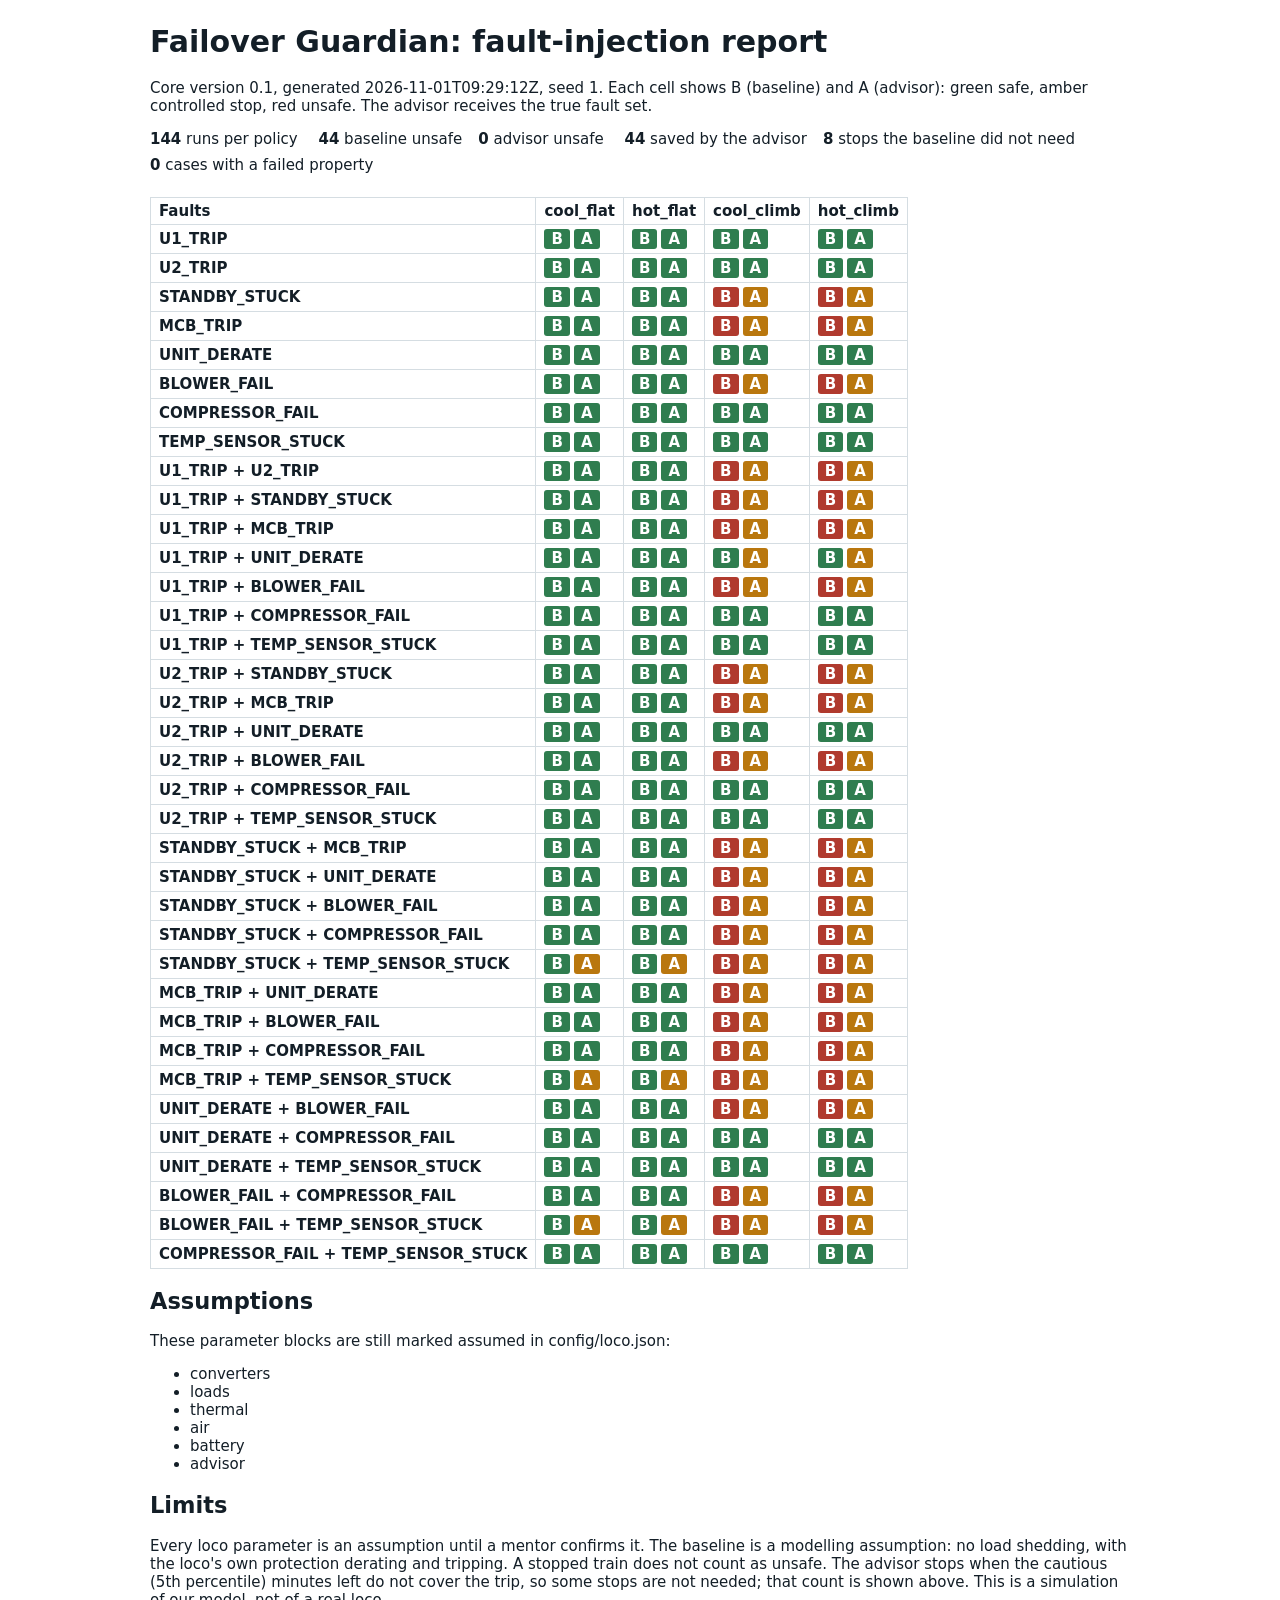
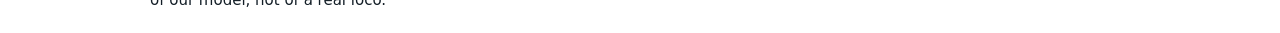
==== commit a7036eb9: "core: robustness sweep over 32 assumption corners (replaces mentor numbers), plant-only overrides Co" ====
--- a/demo_outputs/report.html
+++ b/demo_outputs/report.html
@@ -4,7 +4,7 @@
 .b{display:inline-block;color:#fff;font-weight:600;border-radius:3px;padding:1px 7px;margin-right:4px}
 .tiles span{display:inline-block;margin:0 16px 8px 0}</style>
 <h1>Failover Guardian: fault-injection report</h1>
-<p>Core version 0.1, generated 2026-11-01T09:16:31Z, seed 1.
+<p>Core version 0.1, generated 2026-11-01T09:29:12Z, seed 1.
 Each cell shows B (baseline) and A (advisor): green safe, amber controlled stop, red unsafe.
 The advisor receives the true fault set.</p>
 <p class="tiles"><span><b>144</b> runs per policy</span>
